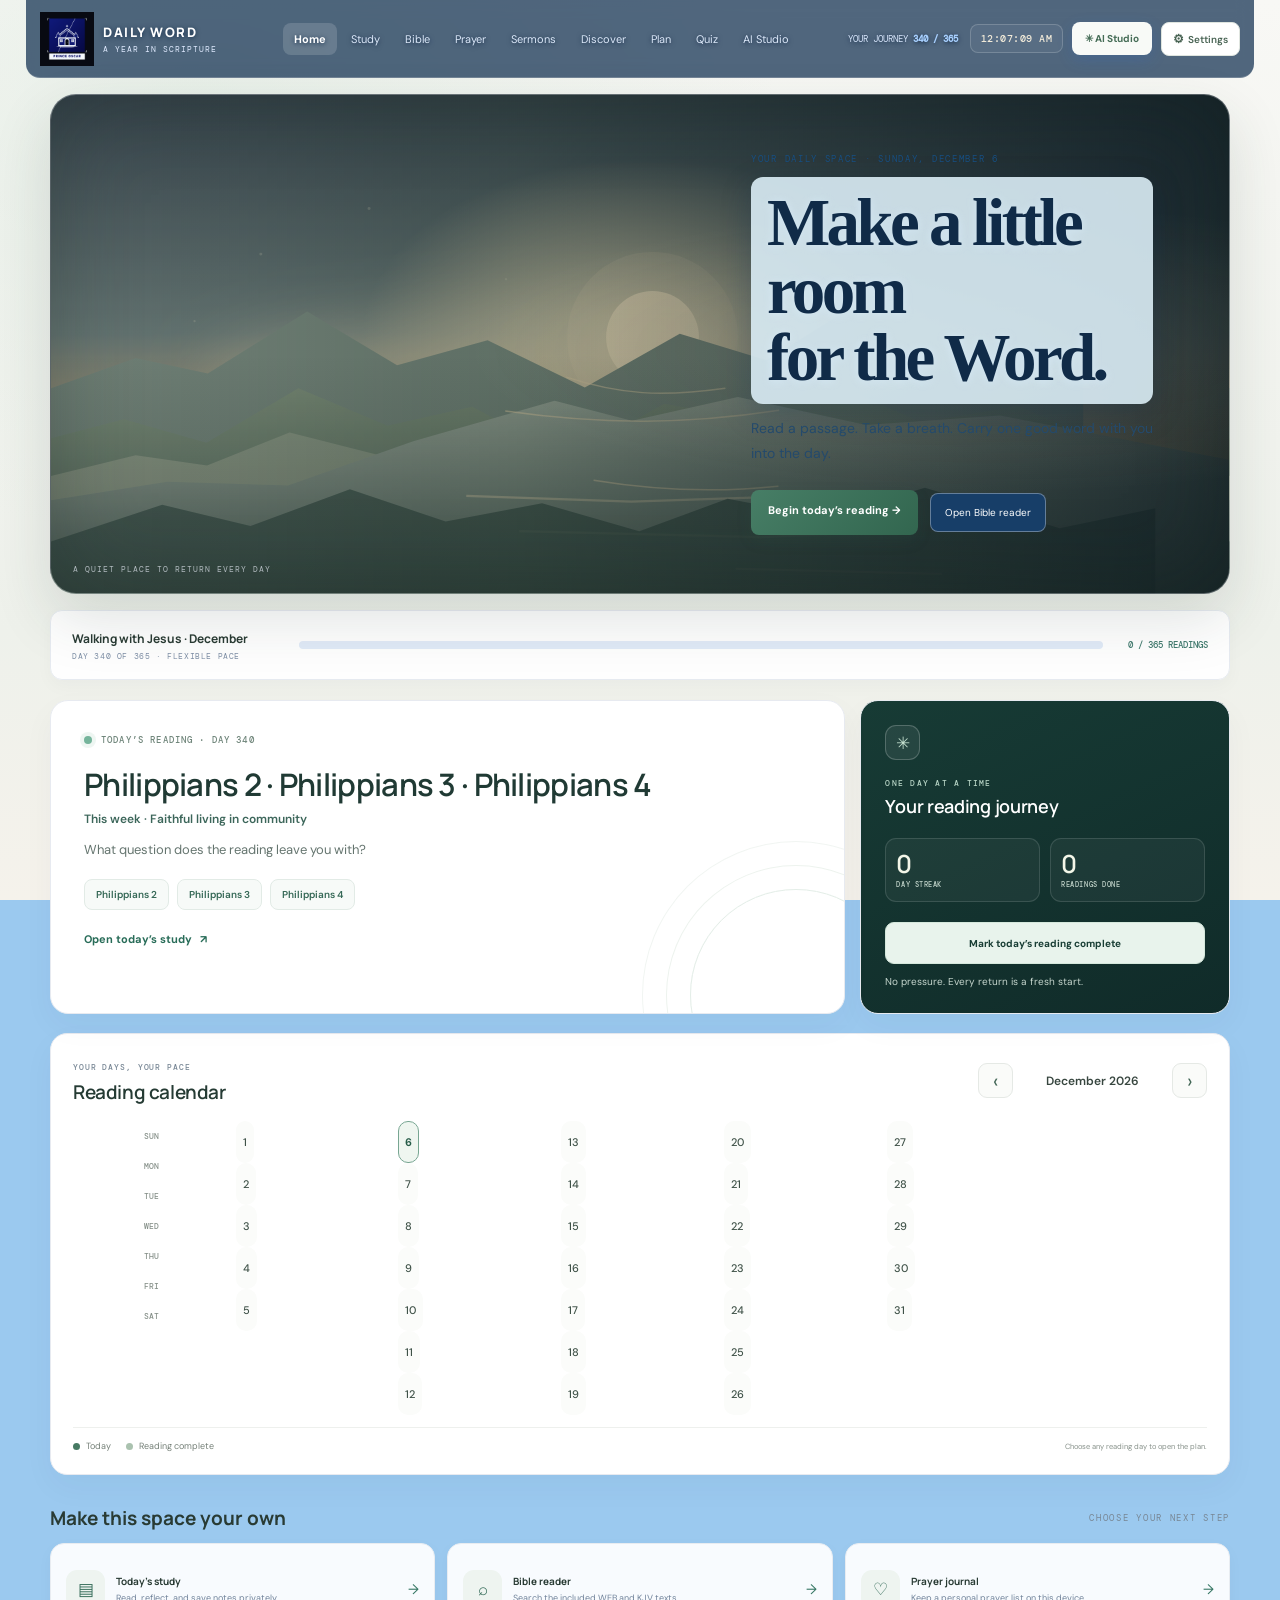
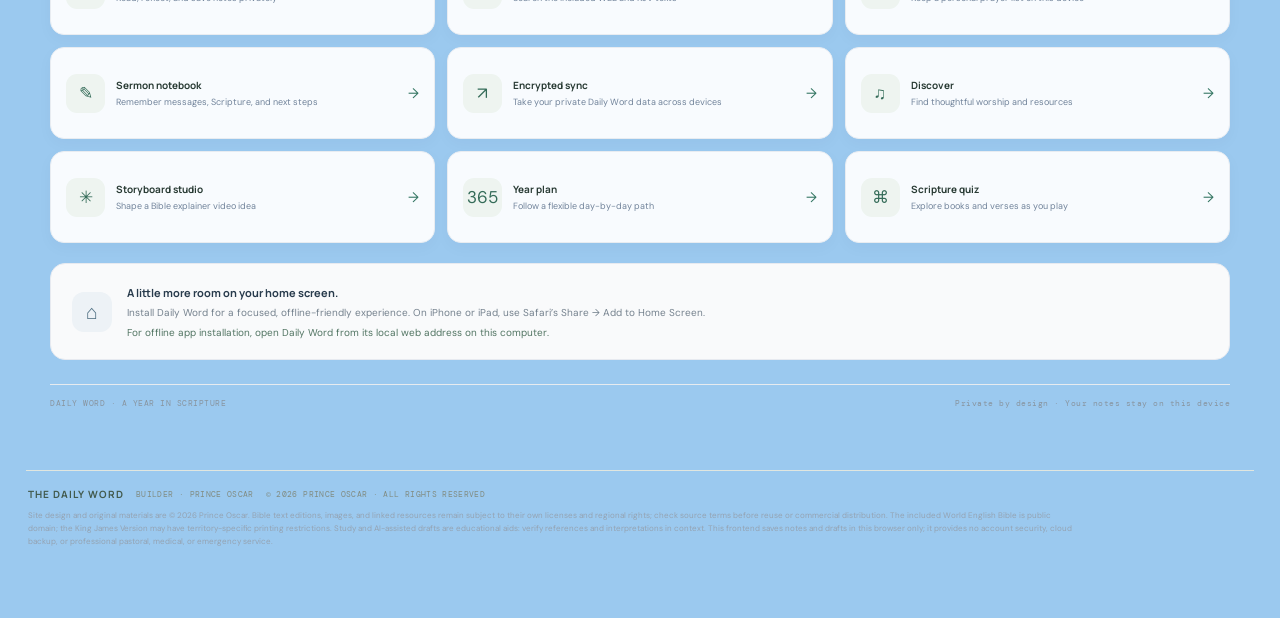
==== index.html @ 94b4f8d6 "Daily Word app" ====
<!doctype html>
<html lang="en">
<head>
  <meta charset="utf-8">
  <meta name="viewport" content="width=device-width, initial-scale=1">
  <meta name="theme-color" content="#101722">
  <meta name="apple-mobile-web-app-capable" content="yes">
  <meta name="apple-mobile-web-app-status-bar-style" content="black-translucent">
  <meta name="description" content="A quiet, private space to read Scripture, reflect, pray, and grow at your own pace.">
  <title>Daily Word — Make room for the Word</title>
  <link rel="manifest" href="manifest.webmanifest">
  <link rel="apple-touch-icon" href="assets/daily-word-192.png">
  <link rel="icon" href="assets/my-logo.png" type="image/png">
  <link href="https://fonts.googleapis.com/css2?family=DM+Mono:wght@400;500&family=DM+Sans:wght@400;500;600;700&family=Manrope:wght@400;500;600;700;800&family=Newsreader:opsz,wght@6..72,400;6..72,500;6..72,600&display=swap" rel="stylesheet">
  <link rel="stylesheet" href="app.css"><link rel="stylesheet" href="daily-word-theme.css">
  <link rel="stylesheet" href="home.css">
</head>
<body class="home-page">
  <div class="site">
    <header class="header">
      <a class="brand" href="index.html">
        <img class="brandmark" src="assets/my-logo.png" alt="">
        <span><b>DAILY WORD</b><small>A YEAR IN SCRIPTURE</small></span>
      </a>
      <nav class="nav" aria-label="Main navigation">
        <a href="index.html">Home</a>
        <a href="study.html">Study</a>
        <a href="bible.html">Bible</a>
        <a href="prayer.html">Prayer</a>
        <a href="sermon-notes.html">Sermons</a>
        <a href="discover.html">Discover</a>
        <a href="plan.html">Plan</a>
        <a href="game.html">Quiz</a>
        <a href="assistant.html">AI Studio</a>
      </nav>
      <div class="header-right">
        <span class="counter">YOUR JOURNEY <b id="yearDay">— / —</b></span>
        <time id="localClock" class="local-clock" aria-label="Your local time"></time>
        <a class="ask-link" href="assistant.html">✳ AI Studio</a>
      </div>
    </header>

    <main class="page">
      <section class="home-hero" aria-labelledby="welcomeTitle">
        <div class="home-copy">
          <div class="kicker" id="todayDate">YOUR DAILY SPACE · TODAY</div>
          <h1 id="welcomeTitle">Make a little room<br>for the Word.</h1>
          <p class="lead">Read a passage. Take a breath. Carry one good word with you into the day.</p>
          <div class="home-actions">
            <a href="study.html" id="todayStudyLink" class="btn">Begin today’s reading <span aria-hidden="true">→</span></a>
            <a href="bible.html" class="lightlink">Open Bible reader</a>
          </div>
        </div>
        <div class="home-note">A QUIET PLACE TO RETURN EVERY DAY</div>
      </section>

      <section class="journey" aria-label="Reading plan progress">
        <div class="journey-copy">
          <b>Walking with Jesus · <span id="currentMonth">—</span></b>
          <small id="journeyDay">DAY — OF — · FLEXIBLE PACE</small>
        </div>
        <div class="bar" id="homeProgress" role="progressbar" aria-label="Completed readings this year" aria-valuemin="0" aria-valuemax="365" aria-valuenow="0">
          <i id="yearProgress"></i>
        </div>
        <strong id="yearPercent">0 READINGS</strong>
      </section>

      <section class="home-focus" aria-labelledby="focusTitle">
        <div class="focus-reading">
          <div class="focus-kicker"><span class="focus-dot" aria-hidden="true"></span><span id="focusDate">TODAY’S READING</span></div>
          <h2 id="focusTitle">Your next page is waiting.</h2>
          <p class="focus-theme" id="focusTheme">A gentle, day-by-day journey through Scripture.</p>
          <p class="focus-prompt" id="focusPrompt">Read slowly. Notice what stands out, and give yourself room to reflect.</p>
          <div class="focus-references" id="focusReferences" aria-label="Today’s Bible readings"></div>
          <a class="focus-link" id="focusStudyLink" href="study.html">Open today’s study <span aria-hidden="true">↗</span></a>
        </div>

        <aside class="focus-checkin" aria-labelledby="checkinTitle">
          <div class="checkin-emblem" aria-hidden="true">✳</div>
          <p class="checkin-overline">ONE DAY AT A TIME</p>
          <h3 id="checkinTitle">Your reading journey</h3>
          <div class="checkin-stats">
            <div><strong id="homeStreak">0</strong><span>DAY STREAK</span></div>
            <div><strong id="homeDoneCount">0</strong><span>READINGS DONE</span></div>
          </div>
          <button type="button" class="checkin-button" id="homeComplete" aria-pressed="false">Mark today’s reading complete</button>
          <p class="checkin-note">No pressure. Every return is a fresh start.</p>
        </aside>
      </section>

      <section class="calendar-panel" aria-labelledby="calendarTitle">
        <div class="calendar-heading">
          <div>
            <span class="eyebrow">YOUR DAYS, YOUR PACE</span>
            <h2 id="calendarTitle">Reading calendar</h2>
          </div>
          <div class="calendar-navigation">
            <button type="button" id="calendarPrevious" aria-label="Previous month">‹</button>
            <strong id="calendarMonth" aria-live="polite"></strong>
            <button type="button" id="calendarNext" aria-label="Next month">›</button>
          </div>
        </div>
        <div id="readingCalendar" class="reading-calendar" role="grid" aria-label="Reading plan calendar"></div>
        <div class="calendar-foot">
          <span><i class="calendar-key calendar-key-today"></i> Today</span>
          <span><i class="calendar-key calendar-key-done"></i> Reading complete</span>
          <small id="calendarHint">Choose any reading day to open the plan.</small>
        </div>
      </section>

      <div class="section-title">
        <h2>Make this space your own</h2>
        <span class="kicker">CHOOSE YOUR NEXT STEP</span>
      </div>
      <section class="launches" aria-label="Daily Word spaces">
        <a class="launch" href="study.html"><i aria-hidden="true">▤</i><span><b>Today’s study</b><small>Read, reflect, and save notes privately</small></span><em aria-hidden="true">→</em></a>
        <a class="launch" href="bible.html"><i aria-hidden="true">⌕</i><span><b>Bible reader</b><small>Search the included WEB and KJV texts</small></span><em aria-hidden="true">→</em></a>
        <a class="launch" href="prayer.html"><i aria-hidden="true">♡</i><span><b>Prayer journal</b><small>Keep a personal prayer list on this device</small></span><em aria-hidden="true">→</em></a>
        <a class="launch" href="sermon-notes.html"><i aria-hidden="true">✎</i><span><b>Sermon notebook</b><small>Remember messages, Scripture, and next steps</small></span><em aria-hidden="true">→</em></a>
        <a class="launch" href="sync.html"><i aria-hidden="true">↗</i><span><b>Encrypted sync</b><small>Take your private Daily Word data across devices</small></span><em aria-hidden="true">→</em></a>
        <a class="launch" href="discover.html"><i aria-hidden="true">♫</i><span><b>Discover</b><small>Find thoughtful worship and resources</small></span><em aria-hidden="true">→</em></a>
        <a class="launch" href="assistant.html"><i aria-hidden="true">✳</i><span><b>Storyboard studio</b><small>Shape a Bible explainer video idea</small></span><em aria-hidden="true">→</em></a>
        <a class="launch" href="plan.html"><i aria-hidden="true">365</i><span><b>Year plan</b><small>Follow a flexible day-by-day path</small></span><em aria-hidden="true">→</em></a>
        <a class="launch" href="game.html"><i aria-hidden="true">⌘</i><span><b>Scripture quiz</b><small>Explore books and verses as you play</small></span><em aria-hidden="true">→</em></a>
      </section>

      <section class="offline-card" aria-label="Private offline app">
        <div class="offline-icon" aria-hidden="true">⌂</div>
        <div class="offline-copy">
          <b>A little more room on your home screen.</b>
          <p>Install Daily Word for a focused, offline-friendly experience. On iPhone or iPad, use Safari’s Share → Add to Home Screen.</p>
          <p id="offlineStatus" class="offline-status" role="status" aria-live="polite">Your data stays private on this device.</p>
        </div>
        <button type="button" class="install-button" id="installApp" hidden>Install Daily Word</button>
      </section>

      <footer class="home-footer">
        <span>DAILY WORD · A YEAR IN SCRIPTURE</span>
        <span>Private by design · Your notes stay on this device</span>
      </footer>
    </main>
  </div>
  <div class="toast" id="toast" role="status" aria-live="polite"></div>
  <script src="assets/year-plan.js"></script>
  <script src="app.js"></script>
  <script src="home.js"></script>
</body>
</html>
---- app.css ----
:root{--blue:#286bd6;--navy:#173b70;--ink:#183354;--muted:#7386a0;--line:#dce6f2;--paper:#f2f6fc;--white:#fff;--mono:'DM Mono',monospace;--sans:'DM Sans',sans-serif;--display:'Manrope',sans-serif;--serif:'Newsreader',serif}*{box-sizing:border-box}body{margin:0;background:var(--paper);color:var(--ink);font:14px var(--sans)}.home-page{background:#9bc9ef}.home-page:before{content:"";position:fixed;inset:0;z-index:0;pointer-events:none;background:linear-gradient(90deg,#7db8eb55 0%,#a9d4f05c 56%,#78b3e26b 100%),linear-gradient(180deg,#b6dcf355 0%,#7eafe455 100%),url("assets/quiet-morning.svg") center/cover no-repeat}.site{position:relative;z-index:1;max-width:1380px;margin:auto;padding:0 26px 60px;min-height:100vh}.header{height:68px;display:flex;align-items:center;justify-content:space-between;gap:17px;border-bottom:1px solid #d7e2f0}.home-page .header{border-color:#ffffff35}.brand{display:flex;align-items:center;gap:9px;min-width:195px;text-decoration:none;color:var(--ink)}.home-page .brand{color:#fff}.brandmark{width:35px;height:35px;display:grid;place-items:center;background:#173b70;color:white;border-radius:11px;font-size:17px}.brand b{font:800 13px var(--display)}.brand small{display:block;font:8px var(--mono);letter-spacing:1px;color:#8294a9;margin-top:3px}.home-page .brand small{color:#e0eaff}.nav{display:flex;gap:3px}.nav a{padding:9px 11px;border-radius:8px;color:#61758f;text-decoration:none;font-size:10px}.nav a:hover,.nav a.active{background:#e5effc;color:var(--blue);font-weight:700}.home-page .nav a{color:#dce8f9}.home-page .nav a:hover,.home-page .nav a.active{background:#ffffff27;color:white}.header-right{display:flex;align-items:center;gap:9px}.counter{font:9px var(--mono);color:#7588a2}.counter b{color:var(--blue)}.home-page .counter{color:#d8e6fb}.home-page .counter b{color:#a8d0ff}.btn,.ask-link{border:0;border-radius:8px;background:var(--blue);color:white;padding:10px 13px;font-size:10px;font-weight:700;text-decoration:none;cursor:pointer}.ask-link{box-shadow:0 5px 15px #2166cf30}.page{max-width:1160px;margin:auto;padding-top:28px}.kicker{font:9px var(--mono);letter-spacing:1.2px;text-transform:uppercase;color:#4c78b3}.page h1{font:700 clamp(29px,4vw,43px)/1.08 var(--display);letter-spacing:-1.4px;color:#19385f;margin:8px 0}.lead{font-size:11px;color:var(--muted);line-height:1.7;max-width:690px;margin:0}.home-page .kicker{color:#cde1ff}.home-page .page h1{color:#fff}.home-page .lead{color:#e4ecfa}.home-hero{min-height:420px;margin:20px 0;border-radius:21px;padding:36px;display:flex;align-items:center;background:linear-gradient(90deg,#5b9bd533,#5b9bd533 55%,#163d6c60);position:relative;overflow:hidden;box-shadow:inset 0 0 70px #081c3738}.home-hero:before{content:"";position:absolute;inset:0;background:radial-gradient(circle at 28% 40%,#fff2,transparent 38%),radial-gradient(circle at 80% 30%,#82baff22,transparent 37%)}.home-copy{position:relative;z-index:1;max-width:530px;margin-left:auto}.home-copy h1{font-size:clamp(36px,5vw,56px);line-height:1.02}.home-actions{display:flex;gap:10px;margin-top:18px;align-items:center}.lightlink{padding:10px 12px;background:#ffffff24;border-radius:8px;text-decoration:none;color:white;font-size:10px}.home-note{position:absolute;bottom:13px;left:17px;font:7px var(--mono);color:#f0f4ffab}.launches{display:grid;grid-template-columns:repeat(3,1fr);gap:11px;margin-top:14px}.launch{display:flex;align-items:center;gap:11px;min-height:83px;padding:14px;background:#ffffffed;border:1px solid #ffffff9c;border-radius:13px;text-decoration:none;color:var(--ink);box-shadow:0 8px 20px #112c501b}.launch:hover{transform:translateY(-2px)}.launch i{width:37px;height:37px;border-radius:11px;background:#e7f0ff;color:#3376cc;display:grid;place-items:center;font-style:normal;font-size:17px;flex:none}.launch b{display:block;font:700 10px var(--display)}.launch small{display:block;font-size:8px;color:#71839a;margin-top:4px}.launch em{margin-left:auto;font-style:normal;color:var(--blue)}.journey{display:flex;align-items:center;gap:14px;background:#ffffffed;border-radius:12px;padding:14px 16px;margin-top:13px}.journey b{font:700 11px var(--display);display:block}.journey small{font:8px var(--mono);color:#7d8ea5}.bar{height:7px;flex:1;background:#e1eaf7;border-radius:8px;overflow:hidden}.bar i{display:block;width:34%;height:100%;background:linear-gradient(90deg,#82b3f5,#286bd6)}.panel{background:white;border:1px solid var(--line);border-radius:15px;padding:18px;box-shadow:0 8px 24px #2145690b}.grid{display:grid;grid-template-columns:minmax(0,1.25fr) minmax(270px,.75fr);gap:13px;margin-top:19px}.section-title{display:flex;justify-content:space-between;align-items:center;margin:24px 0 11px}.section-title h2{font:700 16px var(--display);margin:0}.ref{font:9px var(--mono);color:#3474c8}.panel h2{font:600 22px var(--serif);margin:9px 0 5px}.panel p{font-size:10px;line-height:1.65;color:var(--muted)}.quote{font:500 17px/1.55 var(--serif);color:#294466;padding:14px 0;border-block:1px solid var(--line)}.quote small{display:block;font:8px var(--mono);color:#8095b0;margin-top:7px}.refs{display:grid;gap:6px}.refs a{padding:8px 0;border-bottom:1px solid #e8eef6;color:#2c5f9f;text-decoration:none;font:10px var(--mono);display:flex;gap:9px;align-items:center}.refs i{font-style:normal;width:22px;height:22px;display:grid;place-items:center;border:1px solid #c8d9ee;border-radius:50%}.photo{width:100%;height:185px;object-fit:cover;border-radius:11px;display:block;margin-top:12px}.credit{font:7px var(--mono);color:#8092a8;margin-top:5px}.flow{display:grid;grid-template-columns:.8fr 1.2fr;gap:12px;margin-top:13px}.reflect{background:#e7f0ff;border-radius:13px;padding:16px}.reflect b{font:8px var(--mono);color:#3474c8}.reflect p{font:500 16px/1.5 var(--serif);color:#1c3d68;margin:9px 0}.notes textarea,.control{width:100%;border:1px solid #dbe5f2;border-radius:8px;background:#f9fbff;padding:10px;color:#28405f;font:10px var(--sans);outline:none}.notes textarea{min-height:95px;resize:vertical}.notes textarea:focus,.control:focus{border-color:#69a0ec}.notes-head,.row{display:flex;justify-content:space-between;align-items:center;margin-bottom:8px}.notes-head b{font:700 11px var(--display)}.notes-head small,.row small{font:8px var(--mono);color:#8292a7}.text-btn{border:0;background:none;color:var(--blue);font:9px var(--mono);cursor:pointer}.prayer-callout{margin-top:12px;padding:15px;background:#e7f0ff;border-radius:13px;display:flex;align-items:center;gap:11px}.prayer-callout i{width:38px;height:38px;border-radius:12px;background:#d3e5ff;color:#3476cf;display:grid;place-items:center;font-style:normal}.prayer-callout b{font:700 10px var(--display)}.prayer-callout p{margin:4px 0 0;font-size:9px;color:#687f9d}.prayer-callout a{margin-left:auto;text-decoration:none;color:#2e70c8;font-size:9px}.reading-image{width:100%;height:215px;object-fit:cover;border-radius:12px}.toolbar{display:flex;gap:8px;margin:17px 0}.toolbar input{flex:1}.reader{max-width:800px}.prayer-banner{display:flex;align-items:center;gap:16px;padding:19px;background:linear-gradient(120deg,#163e7b,#2d73d8);color:white;border-radius:15px;margin:18px 0}.orb{width:75px;height:75px;border-radius:50%;flex:none;background:radial-gradient(circle,#f9fcff 0 4px,#8fc4ff 5px 9px,#4c88d5 10px 28px,#163c75 29px);box-shadow:0 0 0 9px #ffffff12,0 0 26px #8ac1ff5c;position:relative}.orb:before,.orb:after{content:"";position:absolute;inset:12px -10px;border:1px solid #d7e8ff99;border-radius:50%;transform:rotate(35deg)}.orb:after{transform:rotate(-35deg);inset:0 -8px}.prayer-banner h2{font:600 19px var(--display);margin:0}.prayer-banner p{color:#e3edfc;margin:6px 0 0}.formrow{display:flex;gap:8px;margin:12px 0}.formrow input{flex:1}.prayer-list{display:grid;gap:7px}.prayer-item{display:flex;gap:9px;align-items:flex-start;border:1px solid #e3ebf5;border-radius:9px;padding:11px}.prayer-item p{margin:0;flex:1;color:#2a4263}.prayer-item small{display:block;font:8px var(--mono);color:#8392a7;margin-top:4px}.prayer-item button{border:0;background:none;color:#9c6e75}.media-grid{display:grid;grid-template-columns:repeat(3,1fr);gap:12px;margin-top:18px}.media-card{background:white;border:1px solid var(--line);border-radius:13px;overflow:hidden}.media-card img{width:100%;height:145px;object-fit:cover;display:block}.media-card div{padding:12px}.media-card small{font:8px var(--mono);color:#3577cd}.media-card b{display:block;font:700 11px var(--display);margin:5px 0}.media-card p{font-size:9px;color:var(--muted);line-height:1.5}.assistant-grid{display:grid;grid-template-columns:1.2fr .8fr;gap:13px;margin-top:18px}.assistant-box{background:linear-gradient(145deg,#163e78,#286bd6);border-radius:15px;padding:20px;color:white}.assistant-box h2{font:600 22px var(--display);margin:0 0 8px}.assistant-box p{color:#e2edff}.assistant-box label{display:block;font:8px var(--mono);margin:12px 0 5px;color:#c8e0ff}.assistant-box input{width:100%;border:0;border-radius:7px;padding:10px;font-size:10px}.assistant-reply{display:none;background:#f1f7ff;color:#365c89;padding:11px;border-radius:8px;font-size:10px;line-height:1.6;margin-top:11px}.assistant-reply.show{display:block}.safety li{font-size:9px;color:#71839a;line-height:1.6;margin:7px 0}.toast{position:fixed;bottom:18px;left:50%;transform:translate(-50%,10px);opacity:0;transition:.2s;background:#183d72;color:white;border-radius:8px;padding:10px 13px;font:9px var(--mono);z-index:10}.toast.show{opacity:1;transform:translate(-50%,0)}@media(max-width:820px){.site{padding-inline:18px}.grid,.assistant-grid{grid-template-columns:1fr}.launches{grid-template-columns:1fr 1fr}.media-grid{grid-template-columns:1fr 1fr}}@media(max-width:580px){.site{padding-inline:12px}.header{height:auto;min-height:60px;flex-wrap:wrap;padding:8px 0}.brand{min-width:135px}.brand small{display:none}.nav{order:3;width:100%;justify-content:space-between}.nav a{padding:7px 6px;font-size:9px}.counter{font-size:0}.counter b{font-size:8px}.ask-link{font-size:0;padding:9px}.ask-link:after{content:'✳';font-size:13px}.page{padding-top:20px}.home-hero{min-height:450px;padding:22px;background-position:center 54%}.home-copy{margin:0}.home-copy h1{font-size:35px}.launches,.flow,.media-grid{grid-template-columns:1fr}.journey{flex-wrap:wrap}.bar{flex-basis:100%;order:3}.toolbar,.formrow{display:grid;grid-template-columns:1fr}.reading-image{height:180px}.prayer-banner{align-items:flex-start}.orb{width:62px;height:62px}}
.home-page .home-copy h1{color:#101a2b;font-family:Algerian,Georgia,serif;font-weight:900;letter-spacing:.3px;text-shadow:0 1px 10px #dbeeff9c}
.home-page .home-copy h1{display:inline-block;padding:12px 16px;border-radius:12px;background:#d9ecf5e8;box-shadow:0 10px 30px #0a2d5140;line-height:1.08;margin:12px 0}.home-page .home-copy .kicker,.home-page .home-copy .lead{color:#fff;text-shadow:0 2px 8px #06264fcf}.home-page .header{background:#102e50b8;backdrop-filter:blur(8px);padding-inline:14px;border-radius:0 0 14px 14px}.home-page .brand b,.home-page .nav a,.home-page .counter{ text-shadow:0 1px 5px #031c3ccc}.home-page .home-hero{background:linear-gradient(90deg,#153d6252,#16467550 55%,#0c2a4e9c)}
.home-page .home-copy h1{color:#102b48}.home-page .home-copy .kicker{color:#174f82;text-shadow:none}.home-page .home-copy .lead{color:#244a6c;text-shadow:none}.home-page .home-copy .home-actions .lightlink{background:#173e68;color:#fff;border:1px solid #ffffff55}

/* Non-home selection areas use a varied palette; the home remains blue. */
body:not(.home-page) .launches .launch:nth-child(4n+1){background:#f3e9ff;border-color:#e6d5f6}body:not(.home-page) .launches .launch:nth-child(4n+1) i{background:#e5d2fb;color:#7042a1}body:not(.home-page) .launches .launch:nth-child(4n+2){background:#fff0df;border-color:#f5dfc4}body:not(.home-page) .launches .launch:nth-child(4n+2) i{background:#ffe0ba;color:#a45a1d}body:not(.home-page) .launches .launch:nth-child(4n+3){background:#e4f4ed;border-color:#cfe9dd}body:not(.home-page) .launches .launch:nth-child(4n+3) i{background:#cdeadd;color:#277451}body:not(.home-page) .launches .launch:nth-child(4n+4){background:#fff0f0;border-color:#f2d9d9}body:not(.home-page) .launches .launch:nth-child(4n+4) i{background:#ffdddd;color:#a34e60}body:not(.home-page) .launches .launch{box-shadow:0 8px 20px #273a5010}body:not(.home-page) .launches .launch:hover{filter:saturate(1.08)}.scene{height:145px;position:relative;overflow:hidden;display:grid;place-items:center}.scene span{position:relative;z-index:2;display:grid;place-items:center;width:65px;height:65px;border:1px solid #ffffff9c;border-radius:50%;background:#ffffff80;color:#fff;font-size:28px;box-shadow:0 8px 28px #19264328;backdrop-filter:blur(5px)}.scene i{position:absolute;bottom:-35px;width:95px;height:120px;border-radius:50% 50% 12px 12px;background:linear-gradient(160deg,#fff9,#6f54ae);filter:drop-shadow(0 4px 10px #26304d22)}.scene i:nth-of-type(2){left:18%;transform:rotate(-9deg);background:linear-gradient(160deg,#fffc,#9676ce)}.scene i:nth-of-type(3){right:18%;transform:rotate(9deg);background:linear-gradient(160deg,#fff9,#df9c74)}.scene-worship{background:radial-gradient(ellipse at 50% 5%,#fff9,transparent 36%),linear-gradient(135deg,#7866bb,#c6a3db 52%,#eebc9a)}.scene-study{background:radial-gradient(circle at 50% 32%,#fff9,transparent 20%),linear-gradient(135deg,#79a99a,#b2d4b2 52%,#e6c797)}.scene-study span{background:#f8eddb;color:#9a7447}.scene-study i{width:150px;height:70px;bottom:-22px;border-radius:12px 12px 0 0;background:linear-gradient(90deg,#f4e4c7 49%,#fff6e3 50%);box-shadow:0 -6px 18px #293a3424}.media-card .scene,.study-art{width:100%}.study-art{height:215px;border-radius:12px;margin-top:12px}.study-art span{width:85px;height:85px;font-size:36px}
/* 2026 workspace redesign: compact navigation, clear hierarchy, and purpose-built work areas. */
.workspace-page{--accent:#536caa;--accent-soft:#eff1f8;--panel:#fff;--hair:#e4e7ec;--deep:#202c3d;background:#f4f5f7;color:#263246}.workspace-page .site{max-width:1440px;padding:0 32px 50px}.workspace-page .header{height:58px;border-bottom:1px solid #e0e4eb;gap:14px}.workspace-page .brand{min-width:176px}.workspace-page .brandmark{width:30px;height:30px;border-radius:9px;background:#313e5d}.workspace-page .brand b{font-size:11px;letter-spacing:.07em}.workspace-page .brand small{font-size:7px}.workspace-page .nav{gap:2px;align-items:center}.workspace-page .nav a{padding:7px 9px;color:#647084;font-size:10px;white-space:nowrap;border-radius:6px}.workspace-page .nav a:hover,.workspace-page .nav a.active{background:#e9ebf2;color:#35476f}.workspace-page .header-right{min-width:90px;justify-content:flex-end}.workspace-page .counter{font-size:8px;letter-spacing:.08em}.workspace-page .counter b{color:#394c78}.workspace{max-width:1300px;margin:25px auto 0;display:grid;grid-template-columns:218px minmax(0,1fr);gap:32px;align-items:start}.workspace-rail{position:sticky;top:18px;padding:18px 15px;border-right:1px solid #e0e4e9;min-height:calc(100vh - 110px);display:flex;flex-direction:column;align-items:flex-start}.rail-label,.eyebrow,.page-eyebrow,.reading-meta,.resource-type{font:500 8px var(--mono);letter-spacing:.11em;color:#727d8d}.workspace-rail h2{font:700 19px/1.2 var(--display);color:#202b3b;margin:14px 0 7px}.workspace-rail>p{color:#7e8897;font-size:10px;line-height:1.65;margin:0}.workspace-rail hr{border:0;border-top:1px solid #e3e6eb;width:100%;margin:18px 0 10px}.workspace-rail>a{width:100%;padding:9px 5px;text-decoration:none;color:#606c7e;font-size:10px;border-radius:6px}.workspace-rail>a:hover{background:#e9ecf1;color:#283956}.workspace-rail small{font:8px var(--mono);color:#9099a6}.rail-progress{height:4px;background:#e1e5eb;border-radius:9px;width:100%;margin:17px 0 7px;overflow:hidden}.rail-progress i{display:block;width:36%;height:100%;background:#667da9;border-radius:9px}.rail-timer,.rail-note{margin-top:auto;width:100%;padding:14px;background:#ebeef3;border-radius:9px;display:flex;flex-direction:column;gap:5px}.rail-timer span{font:600 23px var(--mono);color:#334361}.rail-timer small{font:8px var(--mono);letter-spacing:.1em;color:#7e8998}.rail-note{margin-top:26px}.rail-note b{font:700 10px var(--display);color:#344056}.rail-note p{font-size:9px;color:#737e8e;line-height:1.55;margin:0}.workspace-main{min-width:0;max-width:1050px;width:100%;padding-bottom:45px}.page-eyebrow{display:flex;justify-content:space-between;align-items:center;padding:3px 0 14px;border-bottom:1px solid #e0e4e9}.page-eyebrow span:last-child{color:#929aa6}.study-head{display:flex;justify-content:space-between;align-items:flex-end;gap:16px;padding:20px 0 17px}.study-head h1,.assistant-heading h1,.prayer-opening h1{font:600 clamp(27px,3.5vw,39px)/1.05 var(--display);letter-spacing:-1.4px;color:#202b3b;margin:0}.study-head p,.assistant-heading p,.prayer-opening p{font-size:11px;color:#747f8d;margin:9px 0 0}.complete-button,.primary-button{border:0;background:#33476f;color:white;border-radius:7px;padding:10px 13px;font:600 10px var(--sans);cursor:pointer;white-space:nowrap}.complete-button:hover,.primary-button:hover{background:#253658}.complete-button[aria-pressed=true]{background:#58745c}.step-line{display:flex;gap:6px;border-block:1px solid #e1e5e9;padding:8px 0;margin-bottom:18px}.step{display:flex;align-items:center;gap:7px;padding:5px 9px;text-decoration:none;color:#7b8593;font-size:9px;border-radius:5px}.step i{font:8px var(--mono);font-style:normal;width:17px;height:17px;display:grid;place-items:center;border:1px solid #cdd3dc;border-radius:50%}.step.active,.step:hover{color:#33476f;background:#e9ecf2}.step.active i{background:#33476f;color:white;border-color:#33476f}.study-layout{display:grid;grid-template-columns:minmax(0,1fr) 235px;gap:21px;align-items:start}.study-content{display:grid;gap:13px}.reading-block,.related-block,.notes-block,.aside-card,.prayer-compose,.reminder-card,.chat-panel,.prompt-panel,.scripture-reader,.discover-search-panel{background:#fff;border:1px solid #e2e6eb;border-radius:10px}.reading-block,.related-block,.notes-block{padding:21px}.reading-meta{display:flex;justify-content:space-between;gap:10px}.reading-meta a{color:#50658b;text-decoration:none}.reading-block h2{font:500 23px var(--serif);margin:15px 0 3px;color:#202c3d}.reading-instruction,.related-block>p,.reflection-block>p{font-size:10px;color:#7b8592;line-height:1.65}.reading-block blockquote{margin:17px 0;padding:17px 20px;border-left:2px solid #727fa0;background:#f5f6f8;font:500 24px var(--serif);color:#293a56}.reading-block cite{display:block;font:8px var(--mono);letter-spacing:.08em;color:#8a94a3;font-style:normal;margin-top:10px}.read-questions{display:grid;grid-template-columns:70px 1fr;gap:7px 10px;align-items:baseline;margin-top:17px}.read-questions span{font:8px var(--mono);color:#697794;text-transform:uppercase;letter-spacing:.07em}.read-questions p{font-size:10px;color:#424e5f;margin:0}.section-heading,.notes-heading{display:flex;justify-content:space-between;align-items:center;gap:10px}.section-heading h2,.notes-heading h2,.prayer-compose h2,.reminder-card h2,.journal-section h2{font:600 19px var(--display);color:#263246;margin:5px 0 0}.count-tag{font:8px var(--mono);letter-spacing:.06em;color:#7e8896;background:#f0f2f5;padding:6px 8px;border-radius:4px;white-space:nowrap}.reference-list{display:grid;margin-top:13px}.reference-list a{display:grid;grid-template-columns:155px 1fr 20px;gap:9px;align-items:center;padding:10px 0;border-top:1px solid #edf0f3;text-decoration:none;color:#33415b}.reference-list a b{font:600 10px var(--mono)}.reference-list a span{color:#818b99;font-size:9px}.reference-list a em{font-style:normal;color:#627498}.reference-list a:hover b{color:#536caa}.reflection-block{padding:18px 21px;background:#eef1f5;border-radius:9px}.reflection-block h2{font:500 21px var(--serif);color:#34415a;margin:8px 0}.notes-heading{margin-bottom:13px}.saved-status{font:8px var(--mono);color:#738778}.notes-block textarea,.prayer-compose textarea{resize:vertical;min-height:96px;width:100%;border:1px solid #e1e5eb;background:#fafbfc;border-radius:7px;padding:12px;font:11px/1.6 var(--sans);color:#2e3b4e;outline:none}.notes-block textarea:focus,.prayer-compose textarea:focus,.control:focus{border-color:#8190ad;box-shadow:0 0 0 3px #8190ad1c}.closing-block{display:flex;gap:12px;align-items:center;padding:15px;background:#e8ebf1;border-radius:9px}.closing-icon{width:34px;height:34px;border-radius:8px;background:#d4d9e4;color:#50658b;display:grid;place-items:center}.closing-block>div:nth-child(2){flex:1}.closing-block h2{font:600 12px var(--display);margin:4px 0;color:#344056}.closing-block p{font:10px/1.6 var(--serif);color:#556276;margin:7px 0 0}.quiet-button,.outline-button{background:transparent;border:1px solid #d8dde5;border-radius:6px;color:#56647d;padding:8px 10px;font:9px var(--sans);cursor:pointer;text-decoration:none}.quiet-button:hover,.outline-button:hover{background:#f2f4f7}.study-aside{display:grid;gap:11px}.aside-card{padding:15px}.aside-card h3{font:600 14px var(--display);color:#303b4e;margin:7px 0}.aside-card>p{font-size:9px;line-height:1.6;color:#7c8794}.aside-card ol{list-style:none;margin:13px 0 0;padding:0;display:grid;gap:13px}.aside-card li{display:grid;gap:3px}.aside-card li b{font:600 10px var(--display);color:#475775}.aside-card li span{font-size:9px;color:#87909c}.inline-link{font:600 9px var(--sans);color:#536caa;text-decoration:none}.inline-link:hover{text-decoration:underline}.scripture-card{background:#eff1f6}.rail-timer{position:static;margin-top:32px}.bible-page .workspace-main{max-width:1020px}.browser-search{display:flex;align-items:center;gap:8px;background:#fff;border:1px solid #dfe4ea;border-radius:9px;padding:8px;margin:15px 0 0}.search-symbol{font-size:22px;color:#748099;padding:0 7px}.browser-search input,.discover-search-form input{flex:1;min-width:0;border:0;outline:none;font:11px var(--sans);color:#29384e;background:transparent}.browser-search .primary-button,.discover-search-form .primary-button{padding:11px 13px}.search-results{margin:0 0 15px;background:#fff;border-inline:1px solid #e3e7ec}.search-results .quiet{margin:0;padding:10px 14px;font-size:9px;color:#8b95a2}.result-row{display:grid;gap:5px;width:100%;text-align:left;border:0;border-top:1px solid #edf0f3;padding:11px 15px;background:#fff;cursor:pointer}.result-row span{font:600 10px var(--mono);color:#4b5e85}.result-row small{font:9px/1.5 var(--sans);color:#798391}.result-row:hover{background:#f6f7f9}.reader-layout{display:grid;grid-template-columns:minmax(0,1fr) 235px;gap:16px;align-items:start}.scripture-reader{padding:22px 25px}.passage-text .verse-top{display:flex;justify-content:space-between;gap:10px;font:8px var(--mono);letter-spacing:.09em;color:#7f8a99}.passage-text h2{font:500 29px var(--serif);color:#26344d;margin:18px 0 13px}.passage-text>p{font:17px/1.9 var(--serif);color:#3c485a}.reader-actions{display:flex;align-items:center;gap:9px;flex-wrap:wrap;border-top:1px solid #e9ecf0;padding-top:14px;margin-top:18px}.rights-note,.source-note{font:8px/1.6 var(--sans);color:#939ba6;margin-top:15px}.bookmark-list{display:grid;gap:8px}.bookmark-link{font:9px var(--mono);color:#536caa;text-decoration:none;padding:7px 0;border-top:1px solid #edf0f3}.prayer-opening{display:flex;align-items:center;gap:19px;padding:19px 0 21px;border-bottom:1px solid #e0e4e9}.prayer-orbit,.assistant-orb{width:72px;height:72px;flex:none;border-radius:50%;display:grid;place-items:center;background:radial-gradient(circle at 45% 40%,#fff 0 4%,#d5d9e6 5% 13%,#8995b2 14% 38%,#e4e7ee 39% 40%,#657593 41% 58%,#e5e8ed 59%);box-shadow:0 6px 25px #2e3b5626;color:#536687;font-size:19px}.prayer-layout{display:grid;grid-template-columns:minmax(0,1.25fr) minmax(260px,.75fr);gap:15px;margin-top:17px;align-items:start}.prayer-compose,.reminder-card{padding:19px}.prompt-strip{display:flex;align-items:center;gap:5px;flex-wrap:wrap;margin:13px 0 9px}.prompt-strip>span{font:8px var(--mono);letter-spacing:.08em;color:#929ba6;margin-right:4px}.prompt-strip button{border:1px solid #e2e5e9;background:#f8f9fa;border-radius:20px;padding:6px 9px;font:8px var(--sans);color:#687385;cursor:pointer}.prompt-strip button:hover{border-color:#9ca8bd;color:#394b6b}.prayer-compose textarea{min-height:118px;display:block;margin-bottom:9px}.prayer-compose .quiet{display:block;margin-top:9px;font-size:8px}.reminder-card{background:#eceff4}.reminder-card label{display:block;font:8px var(--mono);letter-spacing:.08em;color:#727f90;margin-top:14px}.reminder-controls{display:flex;gap:7px;margin-top:6px}.reminder-controls input{flex:1;min-width:0;border:1px solid #d8dde5;border-radius:6px;padding:8px;background:#fff;color:#43506a}.reminder-controls .primary-button{padding:9px}.reminder-status{font:9px/1.5 var(--sans);color:#737f8f;margin:11px 0 0}.journal-section{margin-top:25px}.journal-section>.section-heading{margin-bottom:11px}.prayer-list{display:grid;gap:7px}.prayer-item{display:flex;gap:12px;align-items:center;background:#fff;border:1px solid #e2e6eb;padding:12px 13px;border-radius:8px}.prayer-check{display:flex;align-items:center;gap:6px;font:8px var(--mono);color:#8992a0}.prayer-copy{flex:1;min-width:0}.prayer-copy p{font:13px/1.5 var(--serif);color:#3d4858;margin:0;overflow-wrap:anywhere}.prayer-copy small{font:8px var(--mono);color:#9aa2ad}.answered .prayer-copy p{text-decoration:line-through;color:#9ba3af}.icon-button{border:0;background:transparent;color:#8a94a3;font-size:17px;cursor:pointer}.empty-state{padding:19px;background:#fff;border:1px dashed #d9dee6;border-radius:8px;color:#8a94a0;font-size:10px}.discover-workspace{grid-template-columns:195px minmax(0,1fr);gap:25px}.discover-search-panel{padding:17px 19px;margin-top:13px}.discover-search-form{display:flex;align-items:center;gap:7px;border:1px solid #dfe3e9;border-radius:7px;padding:6px;margin-top:8px}.discover-search-panel>p{font:9px/1.5 var(--sans);color:#858e9a;margin:8px 0 0}.filter-row{display:flex;gap:5px;flex-wrap:wrap;margin-top:14px}.filter-chip{border:1px solid #e0e4e9;border-radius:20px;background:#fff;color:#727e8e;padding:6px 10px;font:8px var(--sans);cursor:pointer}.filter-chip:hover,.filter-chip.active{background:#35486d;border-color:#35486d;color:#fff}.resource-section{margin-top:22px}.resource-section>.section-heading{margin-bottom:12px}.resource-section h1{font:600 25px var(--display);letter-spacing:-.7px;margin:5px 0;color:#273348}.resource-grid{display:grid;grid-template-columns:repeat(3,minmax(0,1fr));gap:9px}.resource-grid article{position:relative;background:#fff;border:1px solid #e2e6eb;border-radius:9px;padding:14px;min-height:184px;display:flex;flex-direction:column}.resource-grid article[hidden]{display:none}.resource-icon{width:30px;height:30px;border-radius:8px;display:grid;place-items:center;margin-bottom:13px;font-size:15px}.resource-icon.lilac{background:#ede8f3;color:#776291}.resource-icon.sage{background:#e5eee8;color:#547461}.resource-icon.peach{background:#f4e9de;color:#9a6e4b}.resource-icon.rose{background:#f3e6e9;color:#9a6571}.resource-icon.gold{background:#f3eedf;color:#927c43}.resource-icon.bluegray{background:#e7ebf0;color:#64738a}.resource-grid .resource-type{font-size:7px}.resource-grid h2{font:600 14px var(--display);color:#344055;margin:6px 0}.resource-grid article>p{font:9px/1.55 var(--sans);color:#818b98;margin:0 0 12px}.resource-grid article>a{margin-top:auto;text-decoration:none;color:#52688f;font:600 9px var(--sans);display:flex;justify-content:space-between;align-items:center;border-top:1px solid #edf0f3;padding-top:9px}.resource-grid article>a:hover{color:#263c65}.resource-grid article>a span{font-size:12px}.source-note{margin:13px 0}.assistant-heading{display:flex;align-items:center;gap:17px;padding:20px 0 18px;border-bottom:1px solid #e0e4e9}.assistant-heading h1{font-size:30px}.assistant-layout{display:grid;grid-template-columns:minmax(0,1fr) 250px;gap:14px;margin-top:16px;align-items:start}.assistant-orb{width:54px;height:54px;font-size:15px}.chat-panel{overflow:hidden}.chat-top{display:flex;justify-content:space-between;align-items:center;padding:13px 16px;border-bottom:1px solid #e9ecf0}.chat-top>div{display:grid;gap:3px}.chat-top b{font:600 11px var(--display);color:#3c495e}.chat-top small{font:7px var(--mono);letter-spacing:.08em;color:#9aa2ad}.conversation{min-height:205px;max-height:390px;overflow:auto;padding:16px;background:#f8f9fa}.assistant-message{display:flex;align-items:flex-start;gap:9px;max-width:520px}.assistant-dot{display:grid;place-items:center;width:23px;height:23px;flex:none;border-radius:7px;background:#dfe4ed;color:#596b8b}.assistant-message p,.conversation>p{font:11px/1.65 var(--sans);color:#566274;margin:2px 0}.assistant-controls{padding:15px}.assistant-controls label{display:block;font:8px var(--mono);letter-spacing:.08em;color:#818b98;margin:5px 0}.control{width:100%;border:1px solid #e0e4e9;border-radius:6px;padding:9px;background:#fff;color:#46536a;font:10px var(--sans);outline:none}.ask-compose{display:grid;grid-template-columns:1fr auto;align-items:end;gap:8px;margin-top:10px}.ask-compose textarea{min-height:60px;resize:vertical;border:1px solid #e0e4e9;border-radius:7px;padding:10px;font:10px/1.5 var(--sans);outline:none}.ask-compose .primary-button{min-height:38px}.prompt-panel{padding:15px}.prompt-panel h2{font:600 14px var(--display);color:#384458;margin:7px 0 12px}.prompt-panel>button{display:block;width:100%;text-align:left;padding:10px 0;border:0;border-top:1px solid #edf0f3;background:transparent;color:#59667a;font:9px/1.4 var(--sans);cursor:pointer}.prompt-panel>button span{float:right;color:#7f8da8}.prompt-panel>button:hover{color:#33476f}.integrity-note{background:#f0f2f5;border-radius:7px;padding:11px;margin-top:14px}.integrity-note b{font:600 9px var(--display);color:#52617b}.integrity-note p{font:8px/1.5 var(--sans);color:#7f8997;margin:5px 0 0}.reply-label{font:8px var(--mono);letter-spacing:.08em;color:#6c7c9b;margin:0 0 8px}.conversation .model-note{border-top:1px solid #e1e5ea;padding-top:8px;color:#8b94a1;font:8px/1.55 var(--sans)}.conversation small{font:8px var(--mono);color:#8993a0}.toast{z-index:99;font-size:10px;padding:11px 15px;border-radius:7px;box-shadow:0 6px 24px #101f3b26}
@media(max-width:1000px){.workspace-page .site{padding-inline:20px}.workspace-page .header{flex-wrap:wrap;height:auto;padding:9px 0}.workspace-page .nav{order:3;width:100%;overflow:auto;padding:2px 0}.workspace-page .nav a{padding:7px 10px}.workspace{grid-template-columns:170px minmax(0,1fr);gap:19px}.resource-grid{grid-template-columns:repeat(2,minmax(0,1fr))}.study-layout,.reader-layout{grid-template-columns:minmax(0,1fr) 205px}}
@media(max-width:700px){.workspace-page .site{padding-inline:13px}.workspace{display:block;margin-top:16px}.workspace-rail{position:static;min-height:0;border-right:0;border-bottom:1px solid #e0e4e9;padding:0 0 10px;margin-bottom:15px}.workspace-rail h2{font-size:16px;margin:5px 0}.workspace-rail>p,.workspace-rail hr,.workspace-rail>a,.workspace-rail small,.rail-progress,.rail-timer,.rail-note{display:none}.workspace-main{max-width:none}.study-layout,.reader-layout,.prayer-layout,.assistant-layout{grid-template-columns:1fr}.study-aside{grid-template-columns:1fr 1fr}.resource-grid{grid-template-columns:1fr 1fr}.discover-workspace{display:block}.page-eyebrow{font-size:7px}.complete-button{font-size:0;padding:9px}.complete-button:after{content:'✓ Done';font-size:9px}.step-line{overflow:auto}.step{white-space:nowrap}.reference-list a{grid-template-columns:120px 1fr 16px}.study-head h1{font-size:27px}.reader-tools{display:grid;grid-template-columns:1fr 1fr}.assistant-heading h1{font-size:24px}}
@media(max-width:430px){.resource-grid,.study-aside,.reader-tools{grid-template-columns:1fr}.browser-search{flex-wrap:wrap}.browser-search input{min-height:36px}.browser-search .primary-button{width:100%}.discover-search-form{flex-wrap:wrap}.discover-search-form input{min-height:34px}.discover-search-form .primary-button{width:100%}.reading-block,.related-block,.notes-block,.scripture-reader{padding:15px}.prayer-compose,.reminder-card{padding:15px}.assistant-heading{align-items:flex-start}.assistant-orb{width:40px;height:40px}.ask-compose{grid-template-columns:1fr}.closing-block{align-items:flex-start;flex-wrap:wrap}.closing-block .quiet-button{margin-left:46px}.workspace-page .brand{min-width:auto}.workspace-page .header-right{min-width:50px}}
.brandmark{width:54px;height:54px;object-fit:contain;border-radius:0;background:transparent}.workspace-page .brandmark{width:48px;height:48px;flex:none}.home-page .brandmark{background:transparent}@media(max-width:580px){.brandmark,.workspace-page .brandmark{width:42px;height:42px}}
.site-footer{margin:32px 0 0;padding:14px 2px 10px;border-top:1px solid #ffffff24;color:#a8b6c5}.footer-top{display:flex;flex-wrap:wrap;gap:8px 18px;align-items:center}.footer-top b{font:700 9px var(--display);letter-spacing:.1em;color:#dce5f1}.footer-top span{font:7px var(--mono);letter-spacing:.05em;color:#9aa8b7}.site-footer p{max-width:1050px;font:8px/1.6 var(--sans);color:#94a2b1;margin:8px 0 0}.workspace-page .site-footer{border-color:#39404b}.workspace-page .footer-top b{color:#d9e0e8}.workspace-page .footer-top span,.workspace-page .site-footer p{color:#8f9aa8}
@media(max-width:600px){.footer-top{gap:6px 12px}.footer-top span{font-size:6px}.site-footer p{font-size:7px}}
---- daily-word-theme.css ----
:root{--blue:#357663;--navy:#284d44;--ink:#293b34;--muted:#758278;--line:#e1e6df;--paper:#f3f5f1}
body{background:var(--paper);color:var(--ink)}
.site-footer{color:#79847d}
.header{border-bottom-color:#e4e9e2}
.nav a{font-size:11px;transition:background .16s ease,color .16s ease}
.nav a:hover,.nav a.active{background:#e8f0e9;color:#34715c}
.counter b{color:#34715c}
.ask-link{border-color:#dbe5dc;background:#f8faf7;color:#466d57}
.page-eyebrow,.rail-label,.eyebrow,.workspace-rail small,.quiet{color:#758179}
.workspace-rail{border-right-color:#e4e9e2}
.rail-note,.panel,.aside-card,.study-content>section,.study-head,.reader-toolbar,.reader-search,.scripture-reader,.marking-desk,.saved-marks,.plan-stats,.plan-list,.quiz-panel,.game-hero,.discover-search-panel,.resource-grid article,.prayer-compose,.reminder-card,.journal-section,.video-brief,.video-result{border-color:#e6e9e3}
button,select,input,textarea{font:inherit}
button{transition:background-color .15s ease,border-color .15s ease,color .15s ease,transform .15s ease}
button:not(:disabled){touch-action:manipulation}
button:focus-visible,a:focus-visible,input:focus-visible,select:focus-visible,textarea:focus-visible{outline:3px solid #78a895;outline-offset:3px}
input,select,textarea{accent-color:#417d65}
.reader-toolbar,.reader-search,.scripture-reader,.marking-desk,.saved-marks,.panel,.aside-card,.prayer-compose,.reminder-card,.journal-section,.calendar-panel,.focus-reading,.launch,.plan-stats,.quiz-panel,.discover-search-panel,.resource-grid article,.video-brief,.video-result{box-shadow:0 12px 30px #21372a0a}
.reader-location strong,.scripture-reader h1,.section-heading h2{color:#2c463b}
.primary-button,.btn,.plan-primary{background:linear-gradient(135deg,#477e66,#32664f);box-shadow:0 6px 15px #32664f20}
.primary-button:hover:not(:disabled),.btn:hover,.plan-primary:hover{background:#285b48}
.site-footer{margin-top:24px;padding-top:16px;border-top:1px solid var(--line);font-size:10px;line-height:1.75}
.site-footer .footer-top{display:flex;align-items:center;gap:12px;flex-wrap:wrap}
.site-footer .footer-top>b{color:#425a4d;font:700 10px var(--display);letter-spacing:1px}
.site-footer .footer-top>span{color:#818c83;font:8px var(--mono);letter-spacing:.35px}
body.dw-modal-open{overflow:hidden}
.dw-settings-trigger{flex:none;padding:8px 11px;border:1px solid #dfe5df;border-radius:8px;background:#fff;color:#486353;font:600 10px var(--sans);cursor:pointer}
.dw-settings-trigger:hover{border-color:#bdd0c0;background:#f5f8f4}
.dw-settings-trigger .dw-gear{margin-right:4px;font-size:12px}
.dw-dialog{width:min(580px,calc(100% - 28px));max-width:580px;max-height:min(86dvh,820px);padding:0;overflow:auto;border:1px solid #e1e7df;border-radius:19px;background:#fbfcf9;color:#293b34;box-shadow:0 30px 100px #15231d47}
.dw-dialog::backdrop{background:#14231d9c;backdrop-filter:blur(4px)}
.dw-dialog-header{position:sticky;top:0;z-index:2;display:flex;align-items:flex-start;justify-content:space-between;gap:12px;padding:20px 21px 15px;border-bottom:1px solid #e8ebe6;background:#fbfcf9}
.dw-dialog-header .eyebrow{margin:0;color:#718079;font:500 9px var(--mono);letter-spacing:1px}
.dw-dialog-header h2{margin:5px 0 0;color:#2a4338;font:600 23px var(--display);letter-spacing:-.7px}
.dw-dialog-close{display:grid;width:35px;height:35px;flex:none;place-items:center;border:1px solid #e1e6df;border-radius:10px;background:white;color:#43574c;font-size:20px;cursor:pointer}
.dw-dialog-content{display:grid;gap:16px;padding:17px 21px 22px}
.dw-settings-section{padding:16px;border:1px solid #e7ebe5;border-radius:13px;background:#fff}
.dw-settings-section h3{margin:0 0 5px;color:#31483c;font:700 12px var(--display)}
.dw-settings-section>p{margin:0;color:#748078;font:11px/1.6 var(--sans)}
.dw-setting-row{display:flex;align-items:center;justify-content:space-between;gap:16px;margin-top:12px}
.dw-setting-row>span>strong{display:block;color:#34473c;font:600 11px var(--sans)}
.dw-setting-row>span>small{display:block;margin-top:3px;color:#808980;font:10px/1.5 var(--sans)}
.dw-select,.dw-password{width:190px;max-width:50%;min-height:38px;padding:8px 10px;border:1px solid #dce4da;border-radius:8px;background:#fff;color:#31463a;font:11px var(--sans)}
.dw-backup-actions{display:flex;gap:8px;flex-wrap:wrap;margin-top:13px}
.dw-action{min-height:39px;padding:9px 13px;border:1px solid #d9e3d9;border-radius:8px;background:#f5f8f4;color:#38644e;font:700 10px var(--sans);cursor:pointer}
.dw-action:hover{border-color:#b4cfb9;background:#edf5ed}
.dw-action-primary{border-color:#3a7256;background:#41775c;color:#fff}
.dw-action-primary:hover{border-color:#2d5d44;background:#2f6449}
.dw-action-danger{border-color:#ead6d3;background:#fff8f6;color:#994e43}
.dw-action-danger:hover{border-color:#d4a9a0;background:#fef0ec}
.dw-note{margin-top:10px!important;padding-top:9px;border-top:1px solid #eef0ec;color:#6d7a70!important;font-size:10px!important}
.dw-backup-password{width:100%;max-width:none;margin-top:12px}
.dw-import-input{position:absolute!important;width:1px!important;height:1px!important;overflow:hidden!important;clip:rect(0,0,0,0)!important;white-space:nowrap!important;clip-path:inset(50%)!important}
.dw-settings-status{min-height:17px;margin:0;color:#526c5a;font:10px/1.5 var(--sans)}
.dw-settings-status[data-state=error]{color:#a34840}
.dw-dialog footer{padding:12px 21px 16px;border-top:1px solid #e8ebe6;color:#79837b;font:9px/1.6 var(--sans)}
.visually-hidden{position:absolute!important;width:1px!important;height:1px!important;padding:0!important;margin:-1px!important;overflow:hidden!important;clip:rect(0,0,0,0)!important;white-space:nowrap!important;border:0!important}
.dw-calendar-download{margin-top:10px}
.dw-calendar-help{display:block;margin-top:8px;color:#77817a;font:10px/1.55 var(--sans)}
.dw-calendar-download:disabled{opacity:.6;cursor:not-allowed}
html[data-theme=dark]{--ink:#e7eee8;--muted:#b3beb5;--line:#34443a;--paper:#121914}
html[data-theme=dark] body{background:#121914;color:#e3eae4}
html[data-theme=dark] .header{border-bottom-color:#324039}
html[data-theme=dark] .brand,html[data-theme=dark] .workspace-rail h2,html[data-theme=dark] .page h1,html[data-theme=dark] .section-heading h2,html[data-theme=dark] .reader-location strong,html[data-theme=dark] .scripture-reader h1{color:#e5eee5}
html[data-theme=dark] .nav a{color:#bac6bb}
html[data-theme=dark] .nav a:hover,html[data-theme=dark] .nav a.active{background:#23362a;color:#a6d0b1}
html[data-theme=dark] :is(.panel,.aside-card,.study-content>section,.study-head,.reader-toolbar,.reader-search,.scripture-reader,.marking-desk,.saved-marks,.plan-stats,.plan-list,.quiz-panel,.game-hero,.discover-search-panel,.resource-grid article,.prayer-compose,.reminder-card,.journal-section,.calendar-panel,.launch,.offline-card,.focus-reading){border-color:#32423a!important;background-color:#1b251e!important;color:#e2eae2!important}
html[data-theme=dark] :is(.journey,.launch,.offline-card){box-shadow:0 12px 30px #00000017}
html[data-theme=dark] :is(.lead,.workspace-rail p,.panel p,.aside-card p,.prayer-compose p,.focus-prompt,.offline-copy>p,.quiet,.count-tag,.section-heading p,.plan-disclaimer,.source-note,.home-footer,.calendar-foot,.focus-checkin .checkin-note,.resource-grid article p){color:#b4bfb4}
html[data-theme=dark] :is(.launch b,.offline-copy>b,.calendar-heading h2,.focus-reading h2,.focus-theme,.calendar-navigation strong,.dw-settings-section h3){color:#e0e9df}
html[data-theme=dark] :is(input,select,textarea,.control,.quiz-select,.index-select,.video-input){border-color:#46564a!important;background-color:#202c24!important;color:#e5ece5!important}
html[data-theme=dark] :is(.workspace-rail,.rail-note,.step-line,.page-eyebrow,.footer-top){border-color:#35443b}
html[data-theme=dark] :is(.nav a:hover,.nav a.active,.launch i,.calendar-day,.calendar-navigation button,.focus-references a){background-color:#25362b;color:#cae0ca}
html[data-theme=dark] .calendar-day[aria-current=date]{border-color:#8bb89a;background:#304536;color:#e1f3df}
html[data-theme=dark] .calendar-day.is-complete{background:#293b30;color:#c1dcc5}
html[data-theme=dark] .focus-checkin{border-color:#47634f;background:linear-gradient(155deg,#254635,#172b20);color:#fff}
html[data-theme=dark] .home-hero{filter:saturate(.88)}
html[data-theme=dark] .offline-icon{background:#28382e;color:#b9d1c0}
html[data-theme=dark] .dw-dialog{border-color:#3e4c40;background:#18221b;color:#e2ebe3}
html[data-theme=dark] .dw-dialog-header{border-color:#344138;background:#18221b}
html[data-theme=dark] .dw-dialog-header h2,html[data-theme=dark] .dw-setting-row>span>strong{color:#e2ebe3}
html[data-theme=dark] .dw-settings-section,html[data-theme=dark] .dw-select,html[data-theme=dark] .dw-password,html[data-theme=dark] .dw-dialog-close{border-color:#3b4b3e;background:#202c23;color:#e4ebe4}
html[data-theme=dark] .dw-settings-section h3{color:#d8e6d9}
html[data-theme=dark] .dw-dialog footer{border-color:#344138}
html[data-theme=dark] .dw-calendar-help{color:#bac5bb}
html[data-theme=dark] .dw-settings-trigger{border-color:#425146;background:#1f2c23;color:#c4dac8}
html[data-theme=dark] .site-footer,html[data-theme=dark] .site-footer .footer-top>b{color:#abb9ac}
html[data-reader-size=large] .passage-text{font-size:calc(var(--reader-size,19px) + 2px)}
html[data-reader-size=extra-large] .passage-text{font-size:calc(var(--reader-size,19px) + 4px)}
html[data-theme=light] body.prayer-page{background:#f3f5f1;color:#293b34}
html[data-theme=light] .prayer-page :is(.brand,.workspace-rail h2,.section-heading h2,.journal-section h2){color:#293b34}
html[data-theme=light] .prayer-page :is(.brand small,.counter,.counter b,.nav a,.workspace-rail>p,.workspace-rail small,.rail-note p,.workspace-rail>a,.eyebrow,.rail-label,.page-eyebrow,.prayer-opening p,.reminder-card>p,.prompt-strip>span,.quiet,.reminder-status,.prayer-copy small,.prayer-check){color:#718078}
html[data-theme=light] .prayer-page .nav a:hover,html[data-theme=light] .prayer-page .nav a.active{background:#e8f0e9;color:#34715c}
html[data-theme=light] .prayer-page :is(.workspace-rail,.workspace-rail hr,.page-eyebrow,.prayer-opening){border-color:#e1e6df}
html[data-theme=light] .prayer-page .workspace-rail>a:hover{background:#e8f0e9;color:#34715c}
html[data-theme=light] .prayer-page :is(.prayer-compose,.prayer-item,.empty-state,.reminder-card){border-color:#e3e8e1;background:#fff;color:#34463a}
html[data-theme=light] .prayer-page :is(.prayer-compose h2,.prayer-opening h1,.reminder-card h2,.prayer-copy p){color:#30463a}
html[data-theme=light] .prayer-page .prompt-strip button{border-color:#e1e7df;background:#f7f9f6;color:#496452}
html[data-theme=light] .prayer-page .prompt-strip button:hover{border-color:#b9cfbd;background:#eff5ef}
html[data-theme=light] .prayer-page :is(.prayer-compose textarea,.reminder-controls input){border-color:#dfe5dd;background:#fff;color:#304136}
html[data-theme=light] .prayer-page .prayer-compose textarea::placeholder{color:#89938a}
html[data-theme=light] .prayer-page .reminder-card label{color:#5d7565}
html[data-theme=light] .prayer-page .rail-note{border-color:#e3e8e1;background:#fafbf9}
html[data-theme=light] .prayer-page .count-tag{background:#edf3ed;color:#55715c}
html[data-theme=light] .prayer-page .primary-button{background:#41775c;color:#fff}
html[data-theme=light] .prayer-page .primary-button:hover{background:#2f6449}
html[data-theme=light] .prayer-page .empty-state{color:#6e7c71}
@media(max-width:700px){.dw-settings-trigger{padding:7px 8px;font-size:9px}.dw-dialog{width:calc(100% - 18px);max-height:90dvh}.dw-dialog-header{padding:16px}.dw-dialog-content{padding:13px}.dw-dialog footer{padding-inline:16px}.site-footer{padding-bottom:10px}}
@media(prefers-reduced-motion:reduce){*,*::before,*::after{scroll-behavior:auto!important;animation-duration:.01ms!important;transition-duration:.01ms!important}}
---- home.css ----
.home-page .page{max-width:1180px;padding-top:4px;padding-bottom:38px}
.home-page .header{min-height:78px}
.home-page .brand b{letter-spacing:1.55px}
.home-page:before{background:radial-gradient(ellipse at 15% 13%,#dce9df90,transparent 38%),linear-gradient(180deg,#f8f8f5,#eef1eb 70%,#f5f2eb)}
.home-page .home-hero{min-height:440px;margin:12px 0 16px;padding:clamp(28px,5vw,58px);border:1px solid #ffffff45;border-radius:26px;background-color:#314a4e;background-image:linear-gradient(90deg,#10292612 0%,#14291e43 40%,#101e24d9 100%),url("assets/quiet-morning.svg");background-position:center;background-size:cover;box-shadow:0 24px 60px #223a3324,inset 0 0 90px #15231d55}
.home-page .home-hero:before{background:radial-gradient(ellipse at 81% 51%,#f4daaf1b,transparent 40%),linear-gradient(0deg,#101d1c48,transparent 48%);pointer-events:none}
.home-page .home-copy{max-width:490px;margin-left:auto}
.home-page .home-copy h1{max-width:12ch;font-size:clamp(39px,5.3vw,67px);line-height:1.01;letter-spacing:-.055em}
.home-page .home-copy .lead{max-width:42ch;font-size:14px;line-height:1.8}
.home-page .kicker{font-size:9px;letter-spacing:1.7px}
.home-page .home-actions{gap:12px;margin-top:24px}
.home-page .home-actions .btn{min-height:45px;padding:13px 17px;font-size:11px}
.home-page .lightlink{padding:12px 14px;border:1px solid #ffffff55;background:#ffffff16;font-size:10px}
.home-page .home-note{bottom:19px;left:22px;font-size:8px;letter-spacing:1px}
.home-page .journey{min-height:70px;gap:22px;margin-top:0;padding:16px 21px;border:1px solid #e6eaf0;box-shadow:0 6px 18px #172b4508}
.home-page .journey-copy{min-width:205px}
.home-page .journey b{font-size:12px}
.home-page .journey small{display:block;margin-top:4px;font-size:8px;letter-spacing:.6px}
.home-page .bar{height:8px}
.home-page #yearProgress{width:0;background:linear-gradient(90deg,#71b9a2,#368675);transition:width .35s ease}
.home-page #yearPercent{min-width:83px;color:#427b6f;font:500 9px var(--mono);text-align:right}
.home-focus{display:grid;grid-template-columns:minmax(0,1.55fr) minmax(270px,.72fr);gap:15px;margin-top:20px}
.focus-reading,.focus-checkin{min-width:0;border:1px solid #e7eaf0;border-radius:18px;background:#fff;box-shadow:0 12px 32px #1a2e470a}
.focus-reading{position:relative;overflow:hidden;padding:clamp(21px,3vw,33px)}
.focus-reading:after{position:absolute;right:-58px;bottom:-88px;width:210px;height:210px;border:1px solid #e4eee8;border-radius:50%;box-shadow:0 0 0 23px #fff,0 0 0 24px #edf3ee,0 0 0 47px #fff,0 0 0 48px #f1f5f2;content:"";pointer-events:none}
.focus-kicker{display:flex;align-items:center;gap:9px;color:#70867b;font:500 9px var(--mono);letter-spacing:1.15px}
.focus-dot{width:8px;height:8px;border-radius:50%;background:#75b49b;box-shadow:0 0 0 4px #75b49b20}
.focus-reading h2{position:relative;z-index:1;margin:20px 0 5px;color:#203a34;font:600 clamp(21px,2.7vw,31px)/1.18 var(--display);letter-spacing:-.7px}
.focus-theme{position:relative;z-index:1;margin:8px 0;color:#3c665a;font:600 12px var(--sans)}
.focus-prompt{position:relative;z-index:1;max-width:62ch;margin:12px 0 18px;color:#65756f;font:13px/1.7 var(--sans)}
.focus-references{position:relative;z-index:1;display:flex;flex-wrap:wrap;gap:8px}
.focus-references a{padding:8px 11px;border:1px solid #e2ebe6;border-radius:8px;background:#f7faf8;color:#356856;font:600 10px var(--sans);text-decoration:none;transition:background .16s ease,border-color .16s ease,transform .16s ease}
.focus-references a:hover{transform:translateY(-1px);border-color:#b8d5c6;background:#edf5f0}
.focus-link{position:relative;z-index:1;display:inline-flex;align-items:center;gap:8px;margin-top:22px;color:#286c58;font:700 11px var(--sans);text-decoration:none}
.focus-link:hover{text-decoration:underline;text-underline-offset:4px}
.focus-checkin{display:flex;flex-direction:column;justify-content:center;padding:24px;background:linear-gradient(155deg,#173b35,#102b29);color:#fff}
.checkin-emblem{display:grid;width:35px;height:35px;place-items:center;border:1px solid #ffffff35;border-radius:11px;background:#ffffff12;color:#c5e1d0;font-size:17px}
.checkin-overline{margin:18px 0 6px;color:#b8d5c6;font:500 8px var(--mono);letter-spacing:1.25px}
.focus-checkin h3{margin:0;color:#fff;font:600 18px var(--display);letter-spacing:-.3px}
.checkin-stats{display:grid;grid-template-columns:1fr 1fr;gap:10px;margin:20px 0}
.checkin-stats>div{display:grid;gap:4px;padding:12px 10px;border:1px solid #ffffff20;border-radius:11px;background:#ffffff0b}
.checkin-stats strong{color:#f3f6e8;font:600 25px/1 var(--display)}
.checkin-stats span{color:#c3d5cb;font:500 7px var(--mono);letter-spacing:.55px}
.checkin-button{min-height:42px;padding:10px 12px;border:1px solid #d5e8dc;border-radius:9px;background:#e8f3ec;color:#193e35;font:700 10px var(--sans);cursor:pointer;transition:transform .16s ease,background .16s ease}
.checkin-button:hover{transform:translateY(-1px);background:#fff}
.checkin-button[aria-pressed=true]{border-color:#ffffff42;background:#ffffff14;color:#fff}
.checkin-note{margin:10px 0 0;color:#c5d5cd;font:10px/1.5 var(--sans)}
.home-page .section-title{margin:30px 0 12px}
.home-page .section-title h2{font-size:19px}
.home-page .section-title .kicker{color:#788795}
.home-page .launches{grid-template-columns:repeat(3,minmax(0,1fr));gap:12px;margin-top:0}
.home-page .launch{min-height:92px;padding:15px;border-color:#e8ecf1;border-radius:14px;box-shadow:0 5px 16px #172b4508;transition:transform .16s ease,box-shadow .16s ease,border-color .16s ease}
.home-page .launch:hover{transform:translateY(-2px);border-color:#d8e3dd;box-shadow:0 12px 25px #172b4512}
.home-page .launch i{width:39px;height:39px;background:#eef4f0;color:#356c59}
.home-page .launch small{font-size:9px;line-height:1.45}
.local-clock{margin-left:3px;padding:7px 10px;border:1px solid #ffffff2e;border-radius:8px;background:#ffffff0c;color:#f5eddb;font:500 10px var(--mono);font-variant-numeric:tabular-nums;letter-spacing:.5px}
.calendar-panel{margin-top:19px;padding:22px;border:1px solid #e7eaf0;border-radius:17px;background:#fff;box-shadow:0 12px 32px #1a2e470a}
.calendar-heading{display:flex;align-items:center;justify-content:space-between;gap:12px;margin-bottom:16px}
.calendar-heading .eyebrow{color:#788795}
.calendar-heading h2{margin:5px 0 0;color:#253b34;font:600 19px var(--display);letter-spacing:-.4px}
.calendar-navigation{display:flex;align-items:center;gap:12px}
.calendar-navigation strong{min-width:135px;color:#37463f;font:600 12px var(--sans);text-align:center}
.calendar-navigation button{display:grid;width:35px;height:35px;place-items:center;border:1px solid #e5e9e5;border-radius:9px;background:#fafbf9;color:#416555;font:20px/1 var(--sans);cursor:pointer}
.calendar-navigation button:hover{border-color:#b9d1c1;background:#edf4ef}
.reading-calendar{display:grid;grid-template-columns:repeat(7,minmax(0,1fr));gap:5px}
.calendar-weekday{display:grid;min-height:30px;place-items:center;color:#87918a;font:500 8px var(--mono);text-transform:uppercase}
.calendar-empty{min-height:41px}
.calendar-day{position:relative;display:grid;min-height:42px;place-items:center;border:1px solid transparent;border-radius:10px;background:#fbfcfa;color:#3f5248;font:500 11px var(--sans);cursor:pointer;transition:background .16s ease,border-color .16s ease,transform .16s ease}
.calendar-day:hover{transform:translateY(-1px);border-color:#dbe5dc;background:#f2f7f2}
.calendar-day[aria-current=date]{border-color:#78a692;background:#eff6f0;color:#285d49;font-weight:700}
.calendar-day.is-complete{background:#edf4ef;color:#376550}
.calendar-day[aria-current=date].is-complete{background:#ddece1}
.calendar-day.is-complete:after{position:absolute;right:4px;bottom:4px;width:5px;height:5px;border-radius:50%;background:#76a78d;content:""}
.calendar-foot{display:flex;align-items:center;gap:15px;flex-wrap:wrap;margin-top:12px;padding-top:12px;border-top:1px solid #eef0ed;color:#758078;font:9px var(--sans)}
.calendar-foot>span{display:flex;align-items:center;gap:6px}
.calendar-foot>small{margin-left:auto;color:#87918a}
.calendar-key{width:7px;height:7px;border-radius:50%;background:#8caa96}
.calendar-key-today{background:#477a63}
.calendar-key-done{background:#aac2af}
.offline-card{display:flex;align-items:center;gap:15px;margin-top:20px;padding:19px 21px;border:1px solid #e7eaf0;border-radius:15px;background:#f9fafb}
.offline-icon{display:grid;width:40px;height:40px;flex:none;place-items:center;border-radius:12px;background:#edf2f6;color:#507083;font:20px var(--display)}
.offline-copy{min-width:0;flex:1}
.offline-copy>b{color:#283b4c;font:700 11px var(--display)}
.offline-copy>p{margin:4px 0 0;color:#75828e;font:10px/1.55 var(--sans)}
.offline-copy>.offline-status{color:#527563}
.install-button{flex:none;padding:10px 13px;border:1px solid #d7e3dc;border-radius:8px;background:#fff;color:#2d654f;font:700 10px var(--sans);cursor:pointer}
.install-button:hover{border-color:#a9cdb8;background:#f1f7f3}
.install-button[hidden]{display:none}
.home-footer{display:flex;justify-content:space-between;gap:16px;margin-top:24px;padding-top:13px;border-top:1px solid #e7ebef;color:#88949f;font:8px var(--mono);letter-spacing:.5px}
.home-page a:focus-visible,.home-page button:focus-visible{outline:3px solid #7bb8a4;outline-offset:3px}
@media(max-width:850px){.home-page .header{flex-wrap:wrap;gap:5px 14px}.home-page .header-right{margin-left:auto}.home-page .nav{order:3;max-width:100%;overflow-x:auto}.home-page .home-hero{min-height:400px}.home-focus{grid-template-columns:minmax(0,1.35fr) minmax(245px,.8fr)}.home-page .launches{grid-template-columns:repeat(2,minmax(0,1fr))}}
@media(max-width:620px){.home-page .site{padding-inline:13px}.home-page .header{align-items:center}.home-page .brand{min-width:0}.home-page .header-right{min-width:auto;gap:5px}.home-page .counter{display:none}.home-page .local-clock{padding:6px 7px;font-size:9px}.home-page .nav{gap:15px;padding:4px 0 7px}.home-page .home-hero{min-height:410px;margin-top:8px;padding:25px 22px;background-position:55% center}.home-page .home-hero:before{background:linear-gradient(90deg,#10221bcc,#1225209c),linear-gradient(0deg,#12231fe0,transparent 85%)}.home-page .home-copy{margin:0}.home-page .home-copy h1{font-size:clamp(39px,11vw,56px)}.home-page .home-copy .lead{font-size:13px}.home-page .home-actions{align-items:flex-start;flex-direction:column;gap:9px}.home-page .home-note{left:16px;font-size:7px}.home-page .journey{display:grid;grid-template-columns:1fr auto;gap:10px 15px;padding:13px 14px}.home-page .journey-copy{min-width:0}.home-page .bar{grid-column:1;grid-row:2}.home-page #yearPercent{grid-column:2;grid-row:2;min-width:auto;font-size:8px}.home-focus{grid-template-columns:1fr;gap:11px;margin-top:14px}.focus-reading{padding:21px 19px}.focus-reading h2{margin-top:16px;font-size:23px}.focus-prompt{font-size:12px}.focus-checkin{padding:21px}.home-page .section-title{align-items:flex-end;gap:10px;margin:24px 0 10px}.home-page .section-title h2{font-size:16px}.home-page .section-title .kicker{font-size:7px}.home-page .launches{gap:9px}.home-page .launch{min-height:83px;gap:8px;padding:10px}.home-page .launch i{width:32px;height:32px;border-radius:9px;font-size:14px}.home-page .launch b{font-size:9px}.home-page .launch small{font-size:8px}.home-page .launch em{font-size:12px}.calendar-panel{margin-top:14px;padding:16px 12px}.calendar-heading h2{font-size:16px}.calendar-navigation{gap:6px}.calendar-navigation strong{min-width:105px;font-size:10px}.calendar-navigation button{width:31px;height:31px}.reading-calendar{gap:3px}.calendar-day{min-height:39px;border-radius:8px;font-size:10px}.calendar-empty{min-height:39px}.calendar-foot{gap:9px;font-size:8px}.calendar-foot>small{width:100%;margin-left:0}.offline-card{align-items:flex-start;flex-wrap:wrap;gap:10px;padding:15px}.offline-icon{width:35px;height:35px}.offline-copy{width:calc(100% - 48px);flex:auto}.install-button{margin-left:45px}.home-footer{flex-direction:column;gap:6px;font-size:7px}}
@media(prefers-reduced-motion:reduce){.home-page *, .home-page *:before, .home-page *:after{scroll-behavior:auto!important;transition:none!important}}
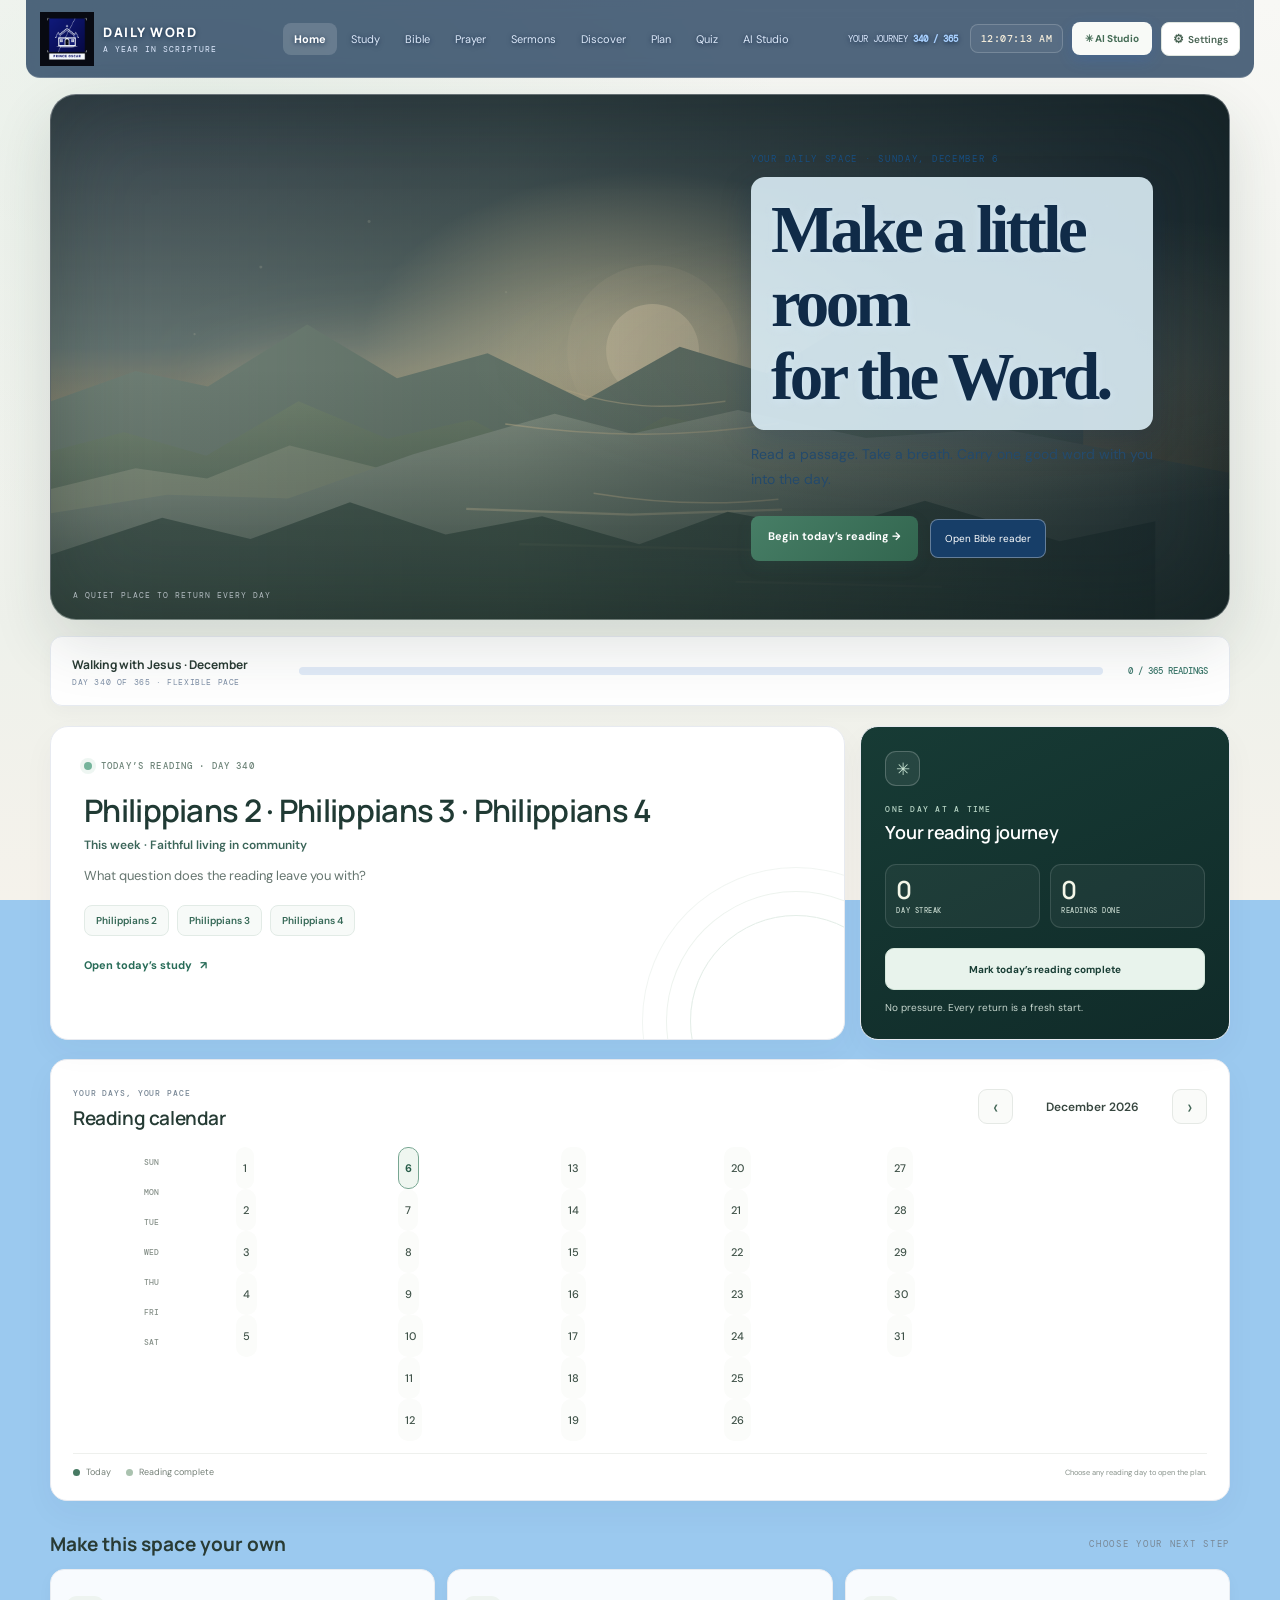
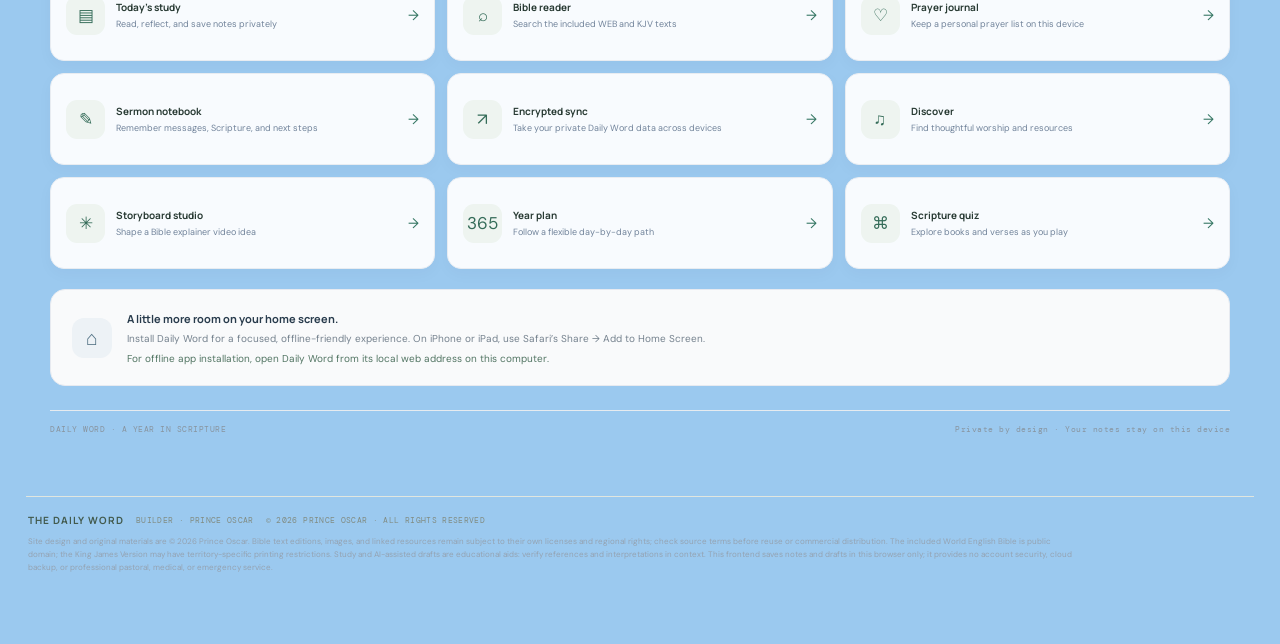
==== commit 15ce5b68: "fix hero text contrast" ====
--- a/index.html
+++ b/index.html
@@ -44,7 +44,7 @@
       <section class="home-hero" aria-labelledby="welcomeTitle">
         <div class="home-copy">
           <div class="kicker" id="todayDate">YOUR DAILY SPACE · TODAY</div>
-          <h1 id="welcomeTitle">Make a little room<br>for the Word.</h1>
+          <h1 id="welcomeTitle" style="color:#of172a; background:rgba(255,255,255,0,92); padding: 16px 20px; border-radius: 14px; display:inline-block; line-height:1.1;">Make a little room<br>for the Word.</h1>
           <p class="lead">Read a passage. Take a breath. Carry one good word with you into the day.</p>
           <div class="home-actions">
             <a href="study.html" id="todayStudyLink" class="btn">Begin today’s reading <span aria-hidden="true">→</span></a>
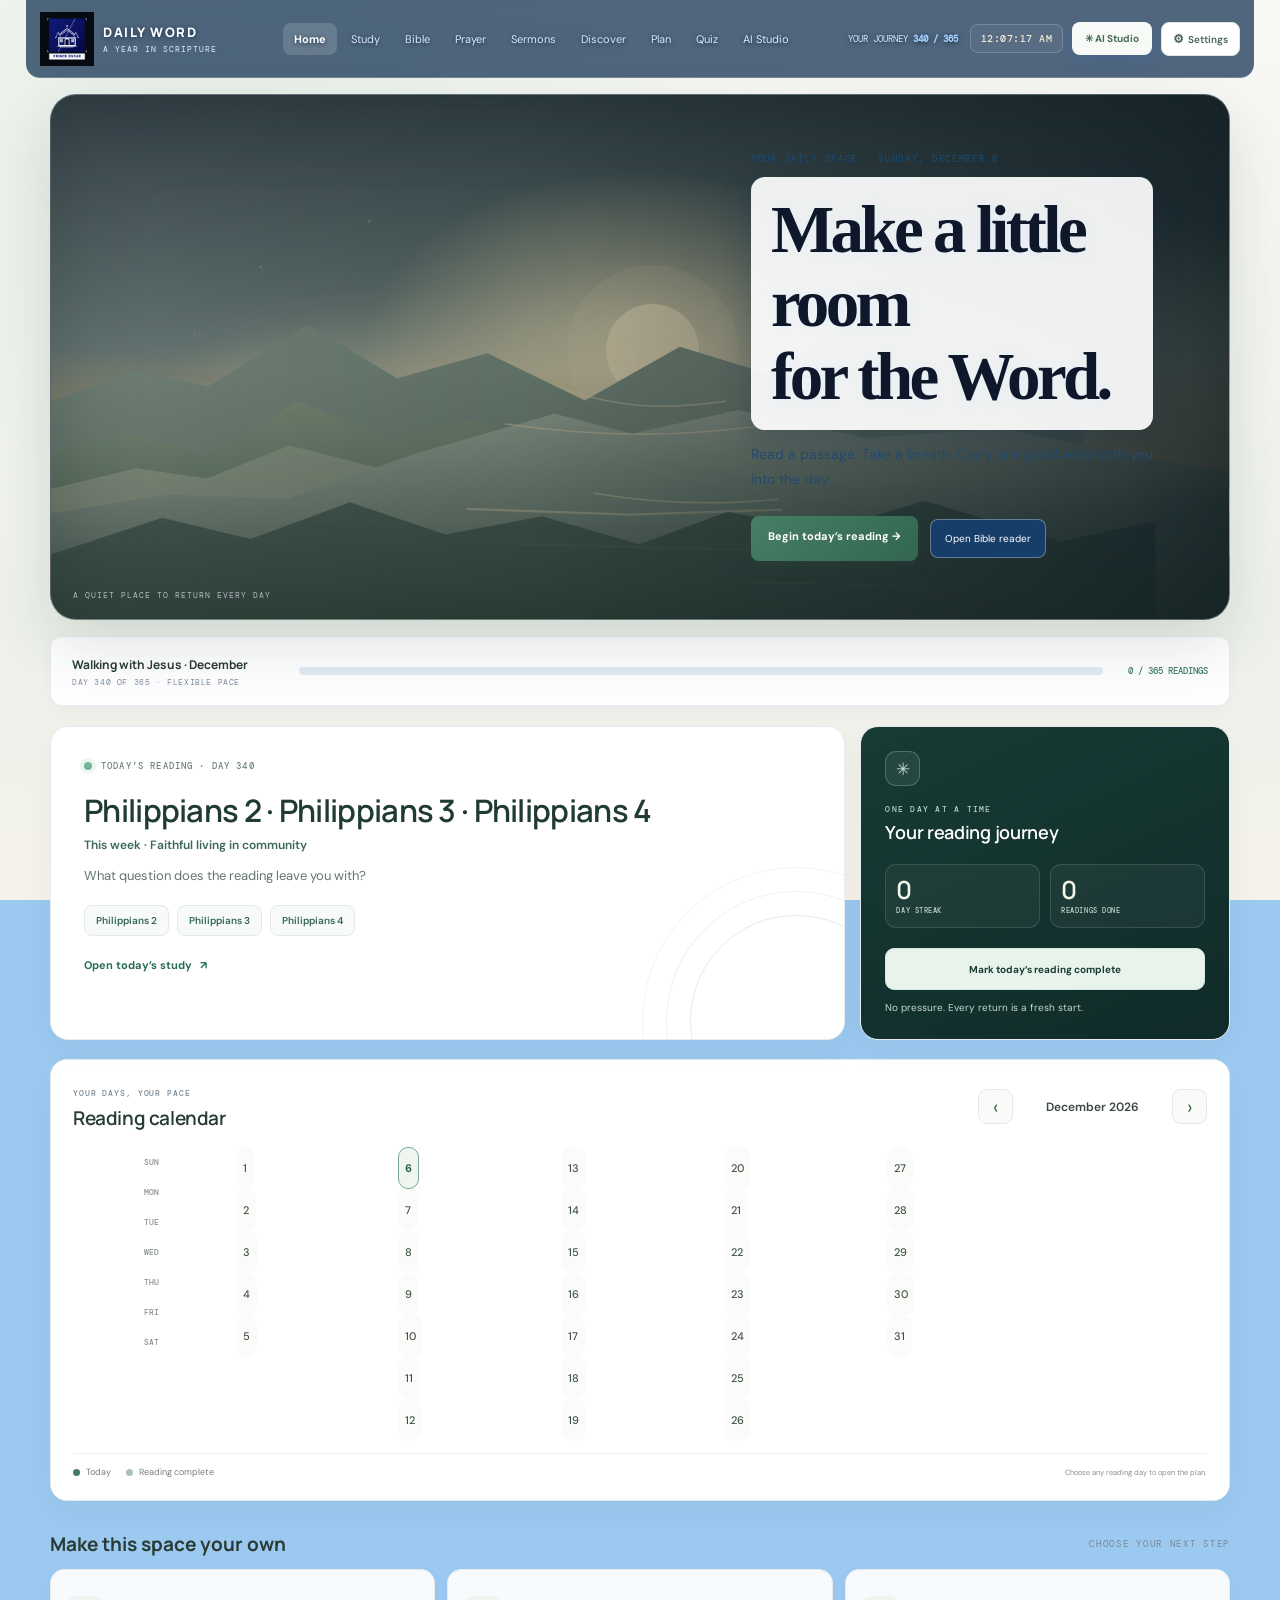
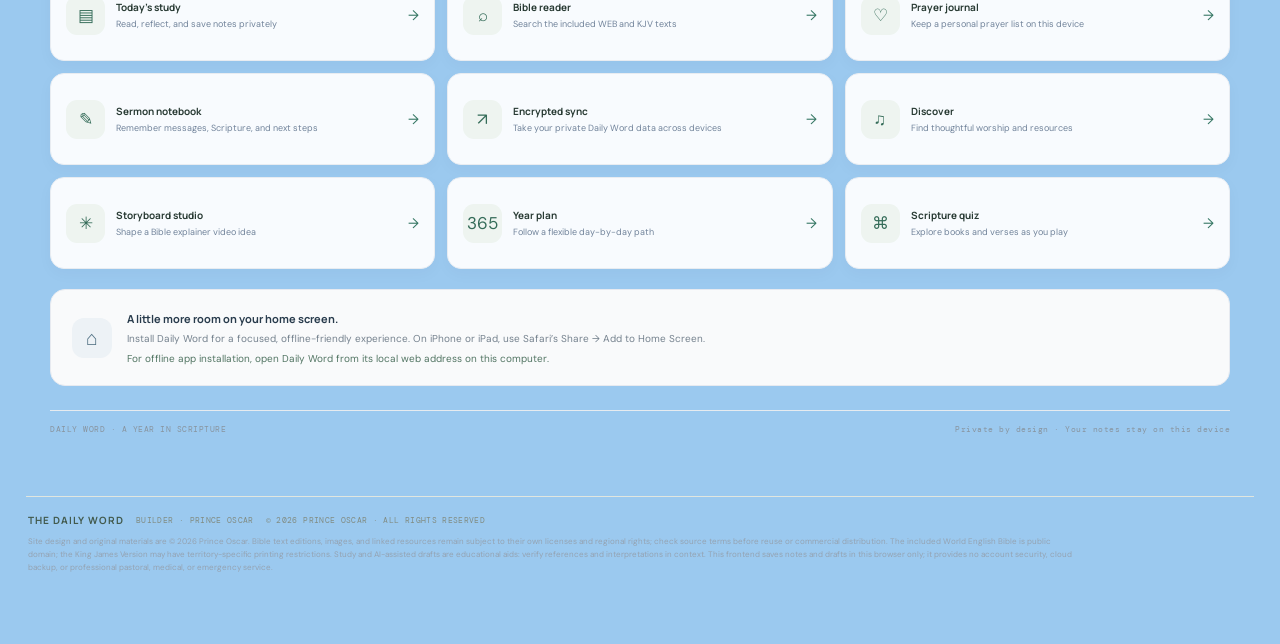
==== commit 3dfdf72f: "fix color typo" ====
--- a/index.html
+++ b/index.html
@@ -44,7 +44,7 @@
       <section class="home-hero" aria-labelledby="welcomeTitle">
         <div class="home-copy">
           <div class="kicker" id="todayDate">YOUR DAILY SPACE · TODAY</div>
-          <h1 id="welcomeTitle" style="color:#of172a; background:rgba(255,255,255,0,92); padding: 16px 20px; border-radius: 14px; display:inline-block; line-height:1.1;">Make a little room<br>for the Word.</h1>
+          <h1 id="welcomeTitle" style="color:#0f172a; background-color:rgba(255,255,255,0.92); padding: 16px 20px; border-radius: 14px; display:inline-block; line-height:1.1;">Make a little room<br>for the Word.</h1>
           <p class="lead">Read a passage. Take a breath. Carry one good word with you into the day.</p>
           <div class="home-actions">
             <a href="study.html" id="todayStudyLink" class="btn">Begin today’s reading <span aria-hidden="true">→</span></a>
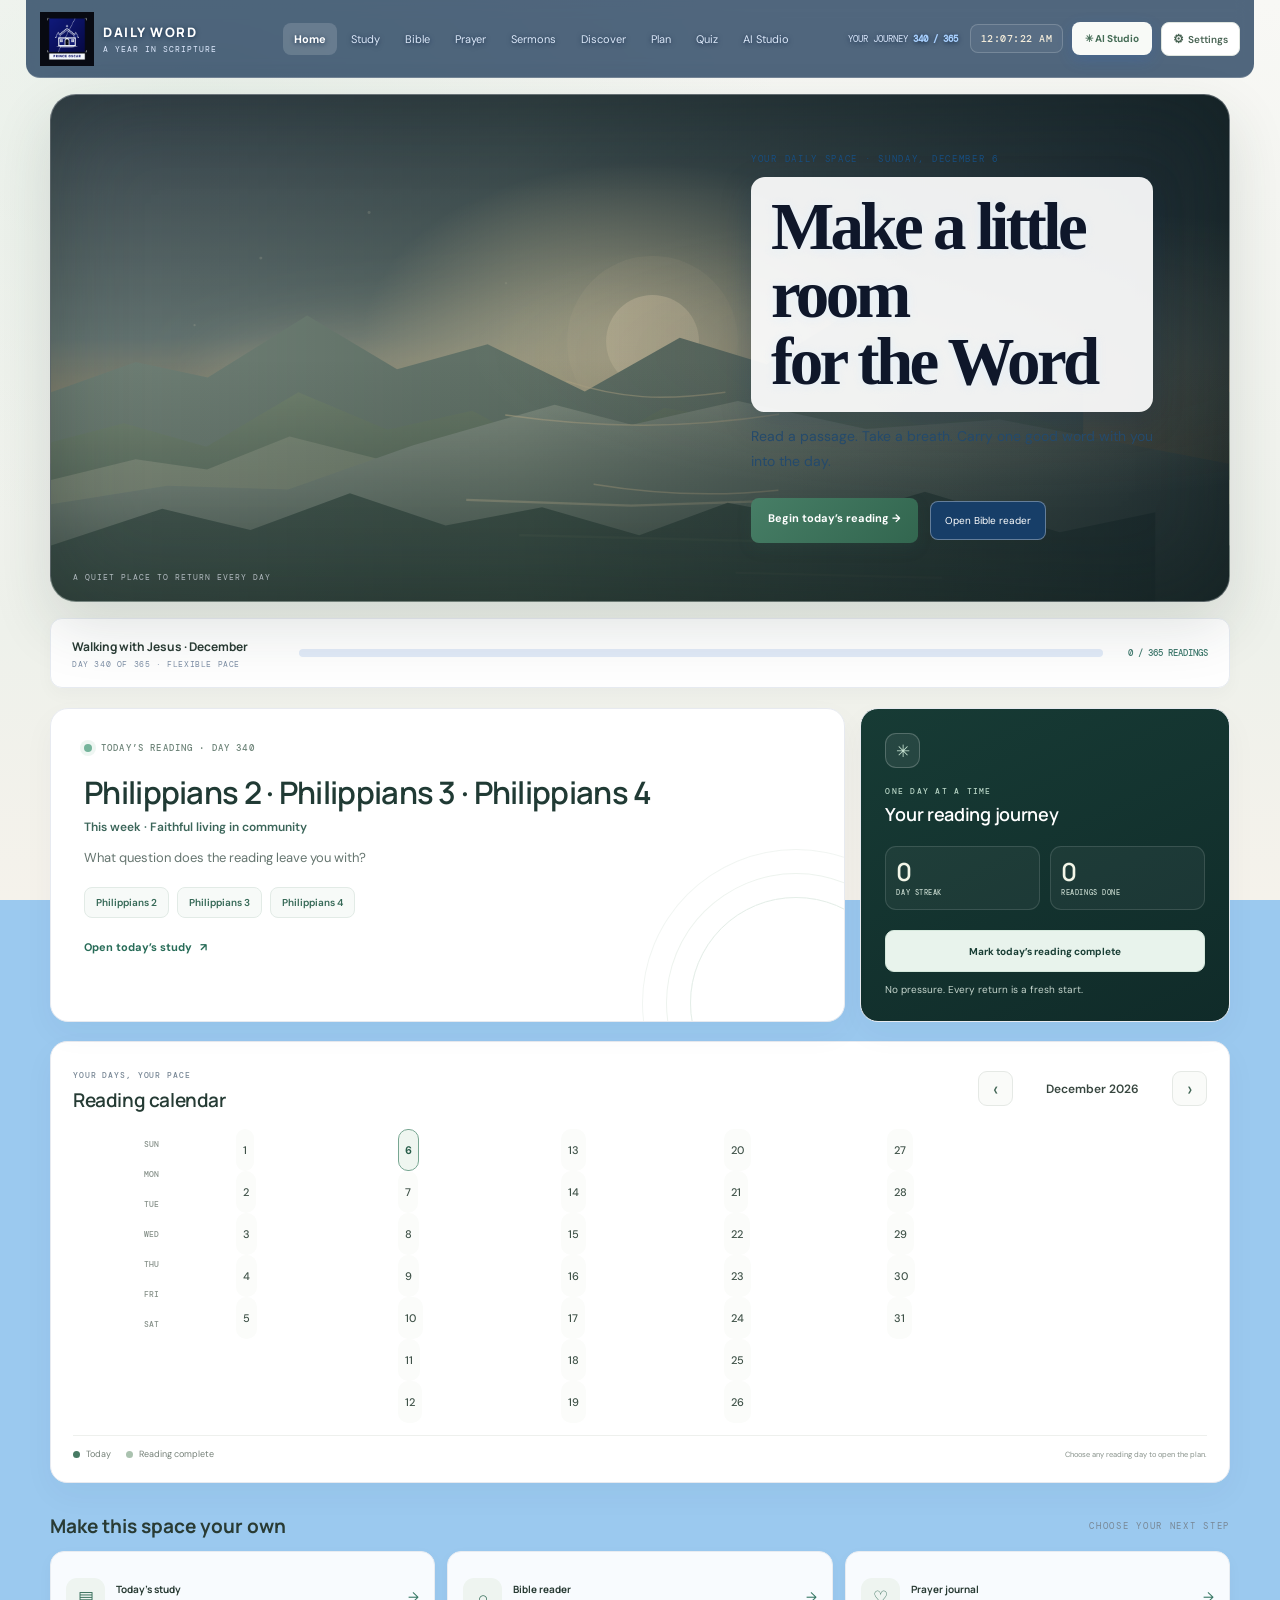
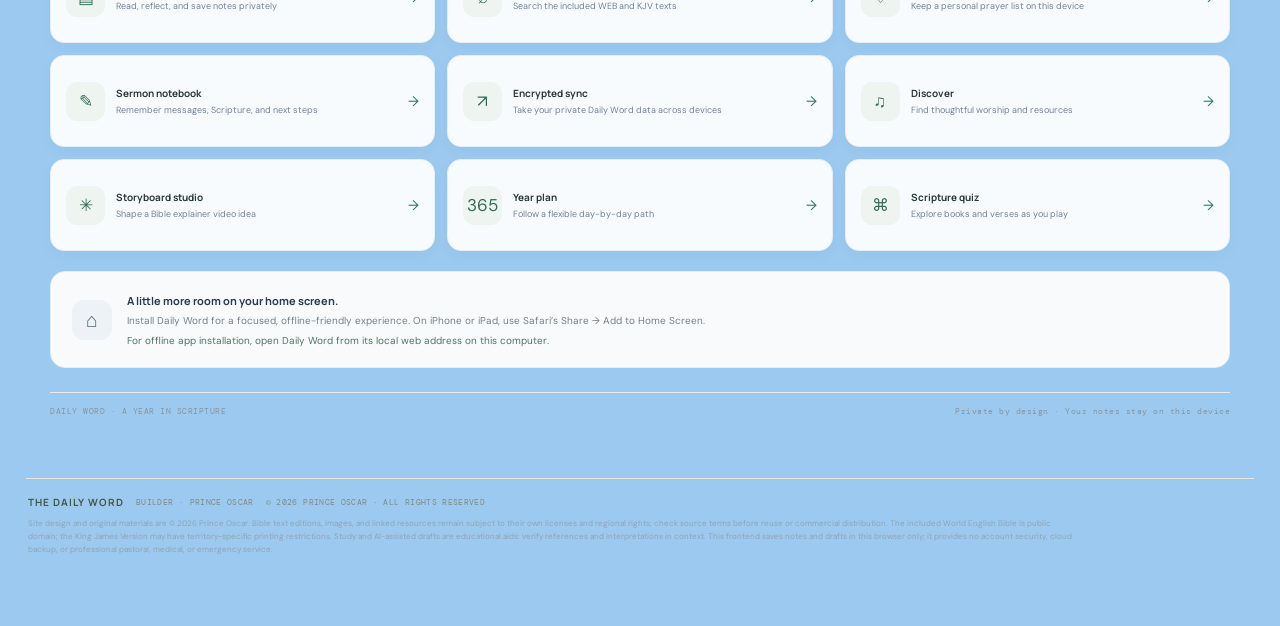
==== commit db7bacba: "fix welcome title final clean" ====
--- a/index.html
+++ b/index.html
@@ -44,7 +44,7 @@
       <section class="home-hero" aria-labelledby="welcomeTitle">
         <div class="home-copy">
           <div class="kicker" id="todayDate">YOUR DAILY SPACE · TODAY</div>
-          <h1 id="welcomeTitle" style="color:#0f172a; background-color:rgba(255,255,255,0.92); padding: 16px 20px; border-radius: 14px; display:inline-block; line-height:1.1;">Make a little room<br>for the Word.</h1>
+              <h1 id="welcomeTitle" style="color:#0f172a; background:rgba(255,255,255,0.92); padding:16px 20px; border-radius:14px; display:inline-block;">Make a little room<br>for the Word</h1>
           <p class="lead">Read a passage. Take a breath. Carry one good word with you into the day.</p>
           <div class="home-actions">
             <a href="study.html" id="todayStudyLink" class="btn">Begin today’s reading <span aria-hidden="true">→</span></a>
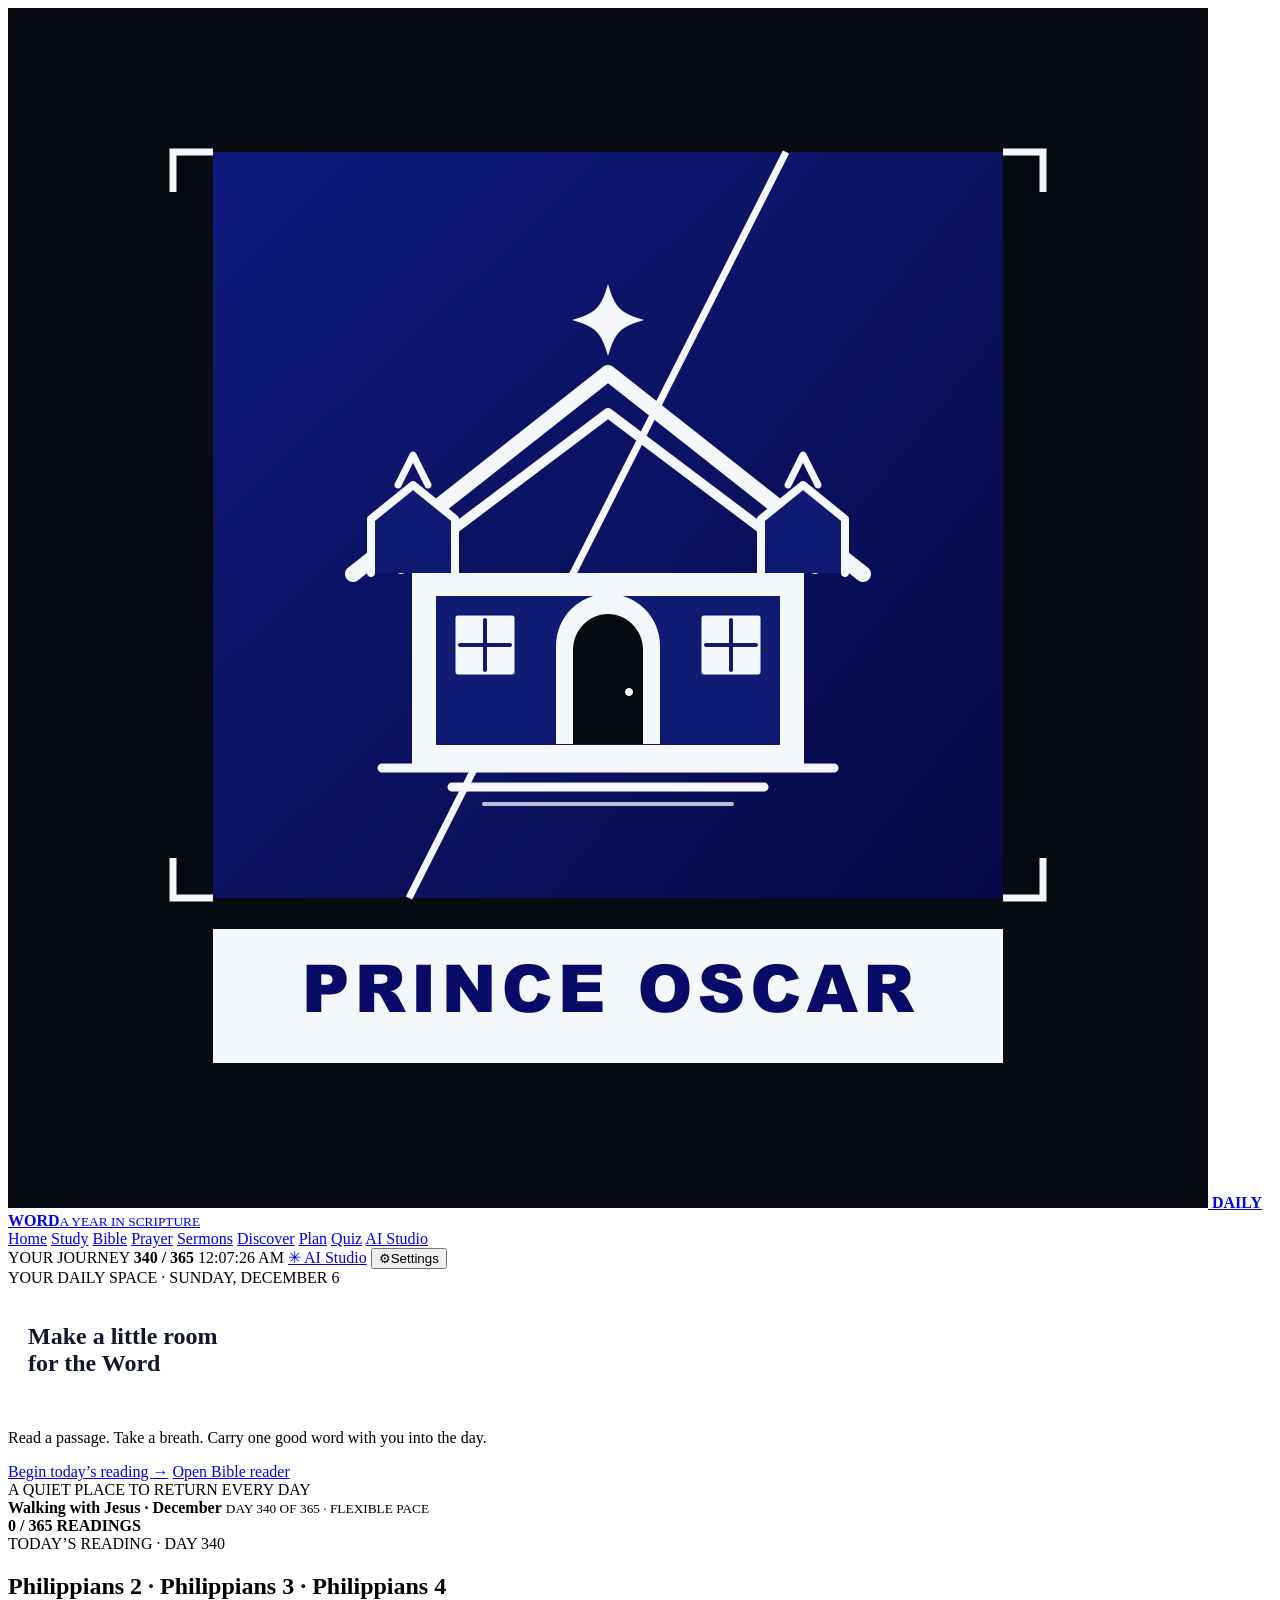
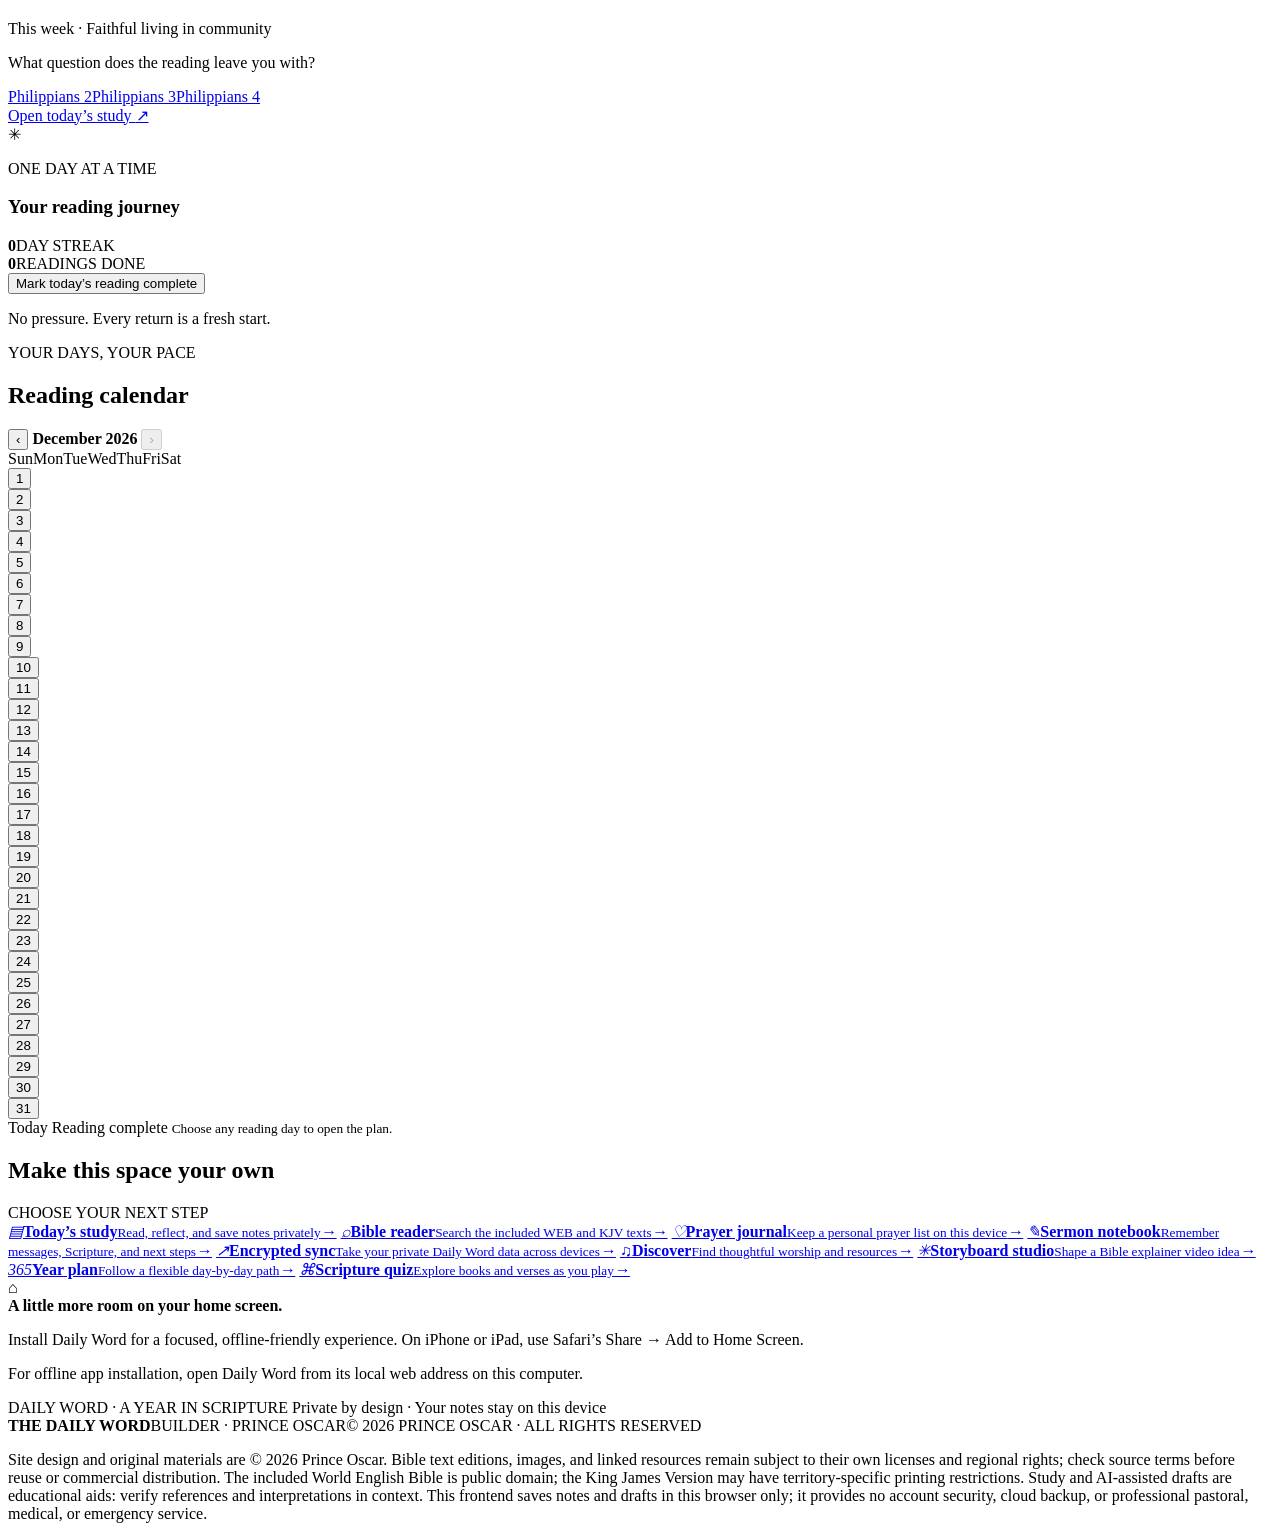
==== commit 56fa6ade: "SEO fix robots and index" ====
--- a/index.html
+++ b/index.html
@@ -7,13 +7,15 @@
   <meta name="apple-mobile-web-app-capable" content="yes">
   <meta name="apple-mobile-web-app-status-bar-style" content="black-translucent">
   <meta name="description" content="A quiet, private space to read Scripture, reflect, pray, and grow at your own pace.">
-  <title>Daily Word — Make room for the Word</title>
-  <link rel="manifest" href="manifest.webmanifest">
-  <link rel="apple-touch-icon" href="assets/daily-word-192.png">
-  <link rel="icon" href="assets/my-logo.png" type="image/png">
-  <link href="https://fonts.googleapis.com/css2?family=DM+Mono:wght@400;500&family=DM+Sans:wght@400;500;600;700&family=Manrope:wght@400;500;600;700;800&family=Newsreader:opsz,wght@6..72,400;6..72,500;6..72,600&display=swap" rel="stylesheet">
-  <link rel="stylesheet" href="app.css"><link rel="stylesheet" href="daily-word-theme.css">
-  <link rel="stylesheet" href="home.css">
+  <title>The Daily Word - Make a little room for the Word | Daily Bible Reading</title>
+<meta name="description" content="The Daily Word - A quiet place to return every day. Read a passage, take a breath, carry one good word with you into the day.">
+<meta name="keywords" content="the daily word, daily word bible, daily bible reading, bible app kenya, the daily word app">
+<meta name="author" content="Oscar Lema">
+<meta property="og:title" content="The Daily Word - Make room for the Word">
+<meta property="og:description" content="Read a passage. Take a breath. Carry one good word with you into the day.">
+<meta property="og:type" content="website">
+<meta property="og:url" content="https://the-daily-word-cyan.vercel.app">
+<link rel="canonical" href="https://the-daily-word-cyan.vercel.app">
 </head>
 <body class="home-page">
   <div class="site">
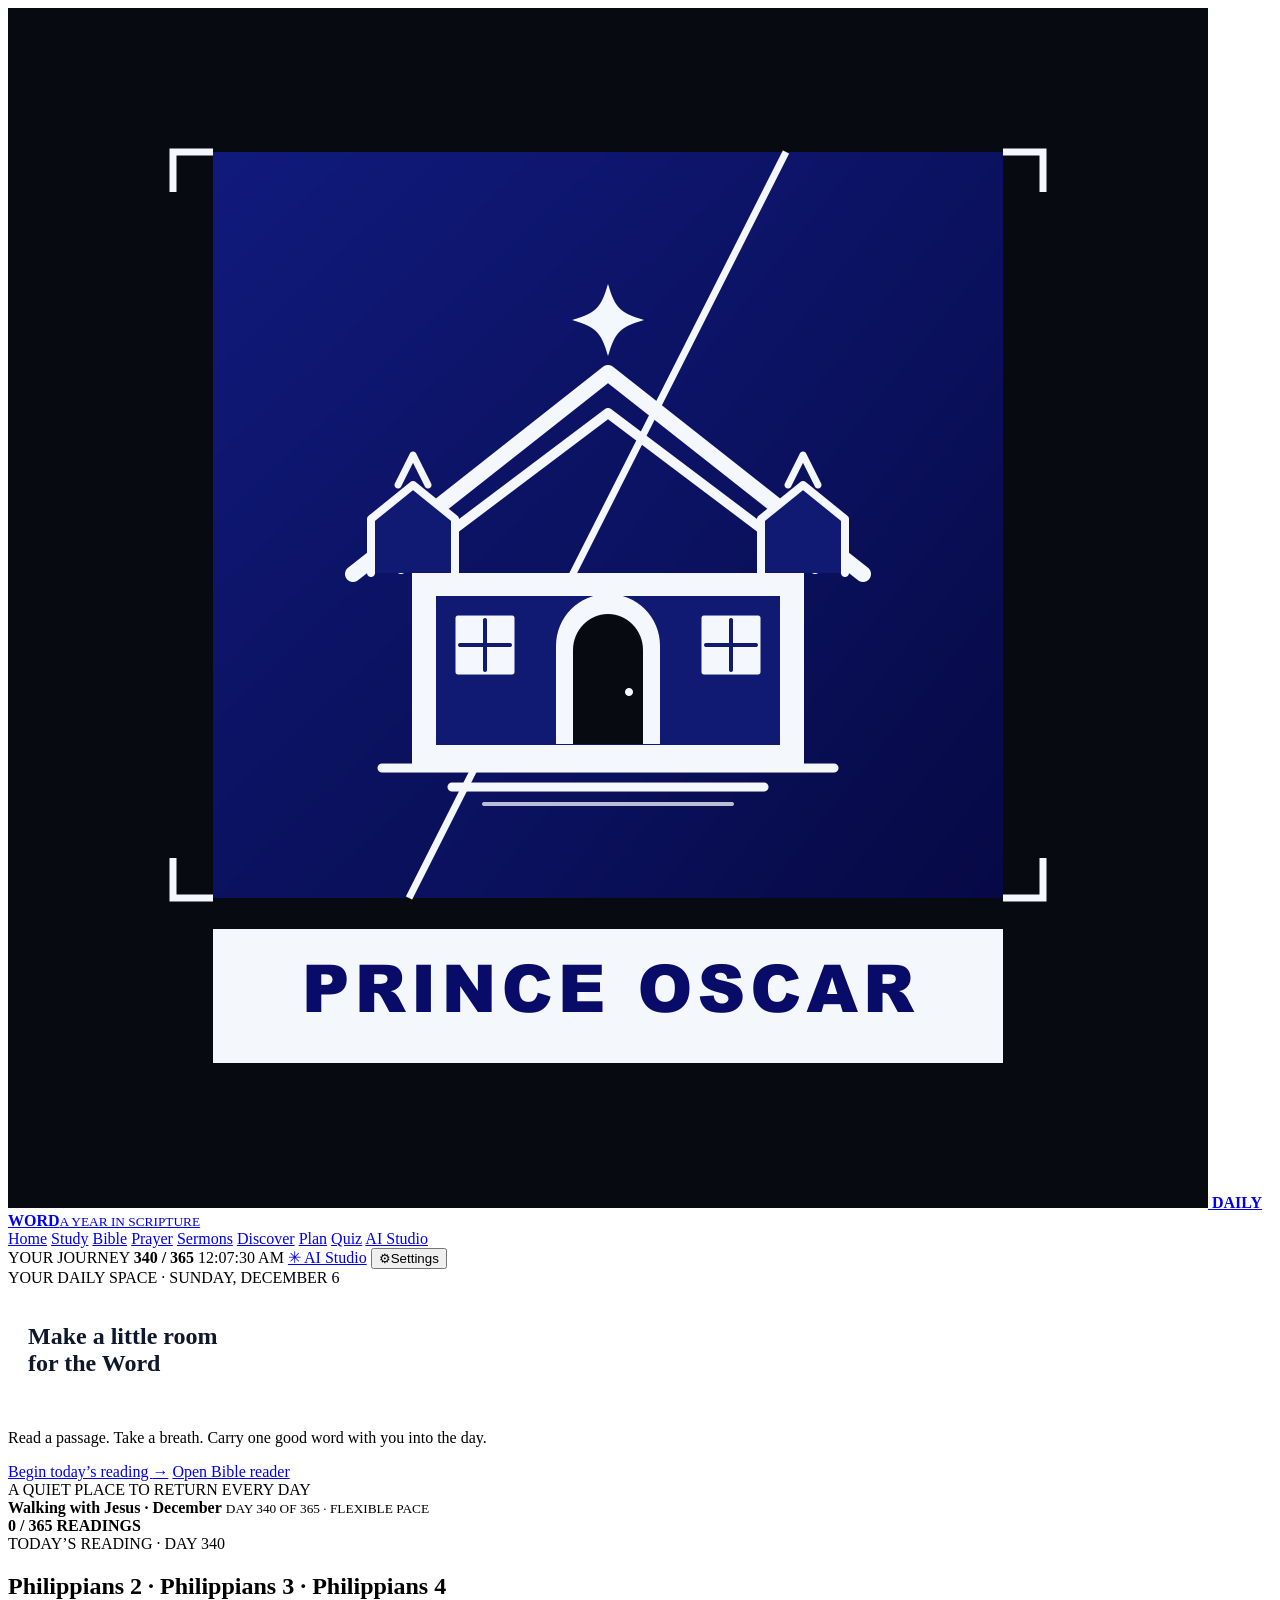
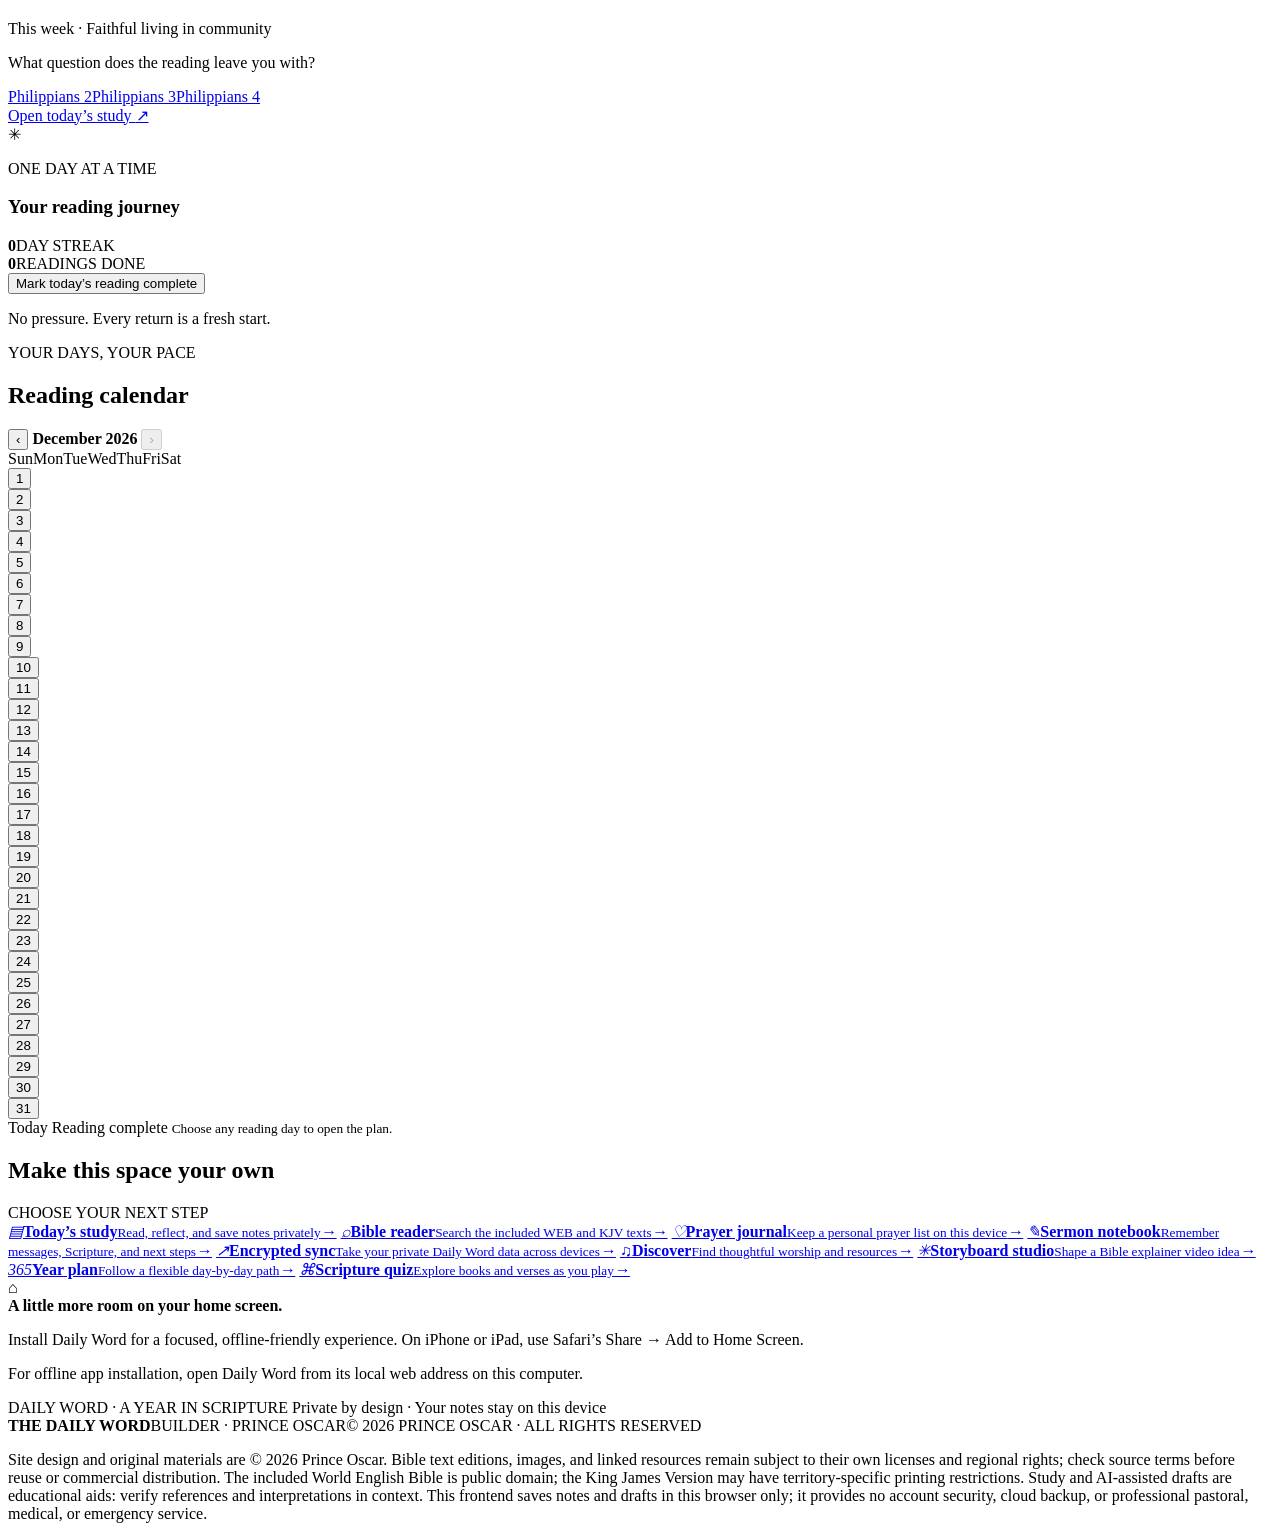
==== commit 9e1a13e5: "add google verification" ====
--- a/index.html
+++ b/index.html
@@ -15,6 +15,7 @@
 <meta property="og:description" content="Read a passage. Take a breath. Carry one good word with you into the day.">
 <meta property="og:type" content="website">
 <meta property="og:url" content="https://the-daily-word-cyan.vercel.app">
+<meta name="google-site-verification" content="V7PI-gvo_FGnxErSBcFg1zn21KOcgo0q2-JvsfK750o" />
 <link rel="canonical" href="https://the-daily-word-cyan.vercel.app">
 </head>
 <body class="home-page">
